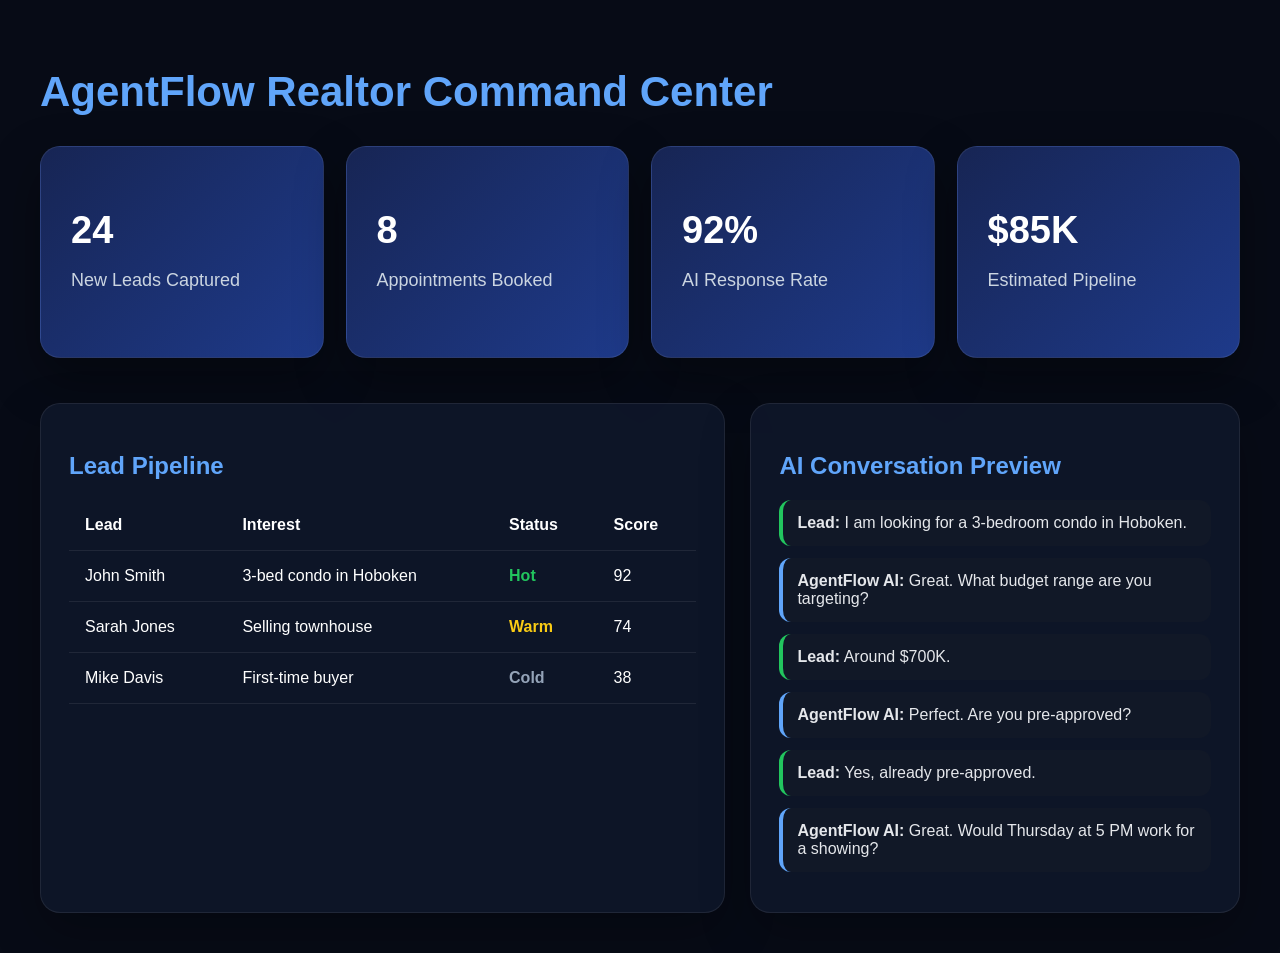
==== landing-page/dashboard.html @ db69541e "Build AgentFlow landing page and lead capture" ====
<!DOCTYPE html>
<html lang="en">
<head>
  <meta charset="UTF-8">
  <meta name="viewport" content="width=device-width, initial-scale=1.0">
  <title>AgentFlow Dashboard</title>
  <style>
    body {
      margin: 0;
      background: #070b16;
      color: white;
      font-family: Arial, sans-serif;
      padding: 40px;
    }

    h1 {
      color: #60a5fa;
      font-size: 42px;
      margin-bottom: 30px;
    }

    .cards {
      display: grid;
      grid-template-columns: repeat(4, 1fr);
      gap: 22px;
      margin-bottom: 45px;
    }

    .card {
      background: linear-gradient(135deg, #172554, #1e3a8a);
      padding: 30px;
      border-radius: 20px;
      min-height: 150px;
      box-shadow: 0 20px 50px rgba(0,0,0,0.35);
      border: 1px solid rgba(255,255,255,0.08);
    }

    .card h2 {
      font-size: 38px;
      margin-bottom: 10px;
    }

    .card p {
      color: #cbd5e1;
      font-size: 18px;
    }

    .dashboard-grid {
      display: grid;
      grid-template-columns: 1.4fr 1fr;
      gap: 25px;
    }

    .panel {
      background: rgba(15,23,42,0.9);
      border: 1px solid rgba(255,255,255,0.08);
      border-radius: 20px;
      padding: 28px;
      box-shadow: 0 20px 50px rgba(0,0,0,0.25);
    }

    .table-wrap {
      max-width: 100%;
      overflow-x: auto;
    }

    .panel h2 {
      color: #60a5fa;
      margin-bottom: 20px;
    }

    table {
      width: 100%;
      min-width: 560px;
      border-collapse: collapse;
    }

    th, td {
      padding: 16px;
      border-bottom: 1px solid rgba(255,255,255,0.08);
      text-align: left;
    }

    .hot {
      color: #22c55e;
      font-weight: bold;
    }

    .warm {
      color: #facc15;
      font-weight: bold;
    }

    .cold {
      color: #94a3b8;
      font-weight: bold;
    }

    .message {
      background: #111827;
      padding: 14px;
      border-radius: 12px;
      margin-bottom: 12px;
      color: #e5e7eb;
    }

    .ai {
      border-left: 4px solid #60a5fa;
    }

    .lead {
      border-left: 4px solid #22c55e;
    }

    @media(max-width: 900px) {
      .cards,
      .dashboard-grid {
        grid-template-columns: 1fr;
      }

      body {
        padding: 24px;
      }
    }

    @media(max-width: 520px) {
      body {
        padding: 18px;
      }

      h1 {
        font-size: 32px;
      }

      .card,
      .panel {
        padding: 20px;
      }

      th, td {
        padding: 12px;
      }
    }
  </style>
</head>

<body>

  <h1>AgentFlow Realtor Command Center</h1>

  <div class="cards">
    <div class="card">
      <h2>24</h2>
      <p>New Leads Captured</p>
    </div>

    <div class="card">
      <h2>8</h2>
      <p>Appointments Booked</p>
    </div>

    <div class="card">
      <h2>92%</h2>
      <p>AI Response Rate</p>
    </div>

    <div class="card">
      <h2>$85K</h2>
      <p>Estimated Pipeline</p>
    </div>
  </div>

  <div class="dashboard-grid">

    <div class="panel">
      <h2>Lead Pipeline</h2>

      <div class="table-wrap">
        <table>
          <tr>
            <th>Lead</th>
            <th>Interest</th>
            <th>Status</th>
            <th>Score</th>
          </tr>

          <tr>
            <td>John Smith</td>
            <td>3-bed condo in Hoboken</td>
            <td class="hot">Hot</td>
            <td>92</td>
          </tr>

          <tr>
            <td>Sarah Jones</td>
            <td>Selling townhouse</td>
            <td class="warm">Warm</td>
            <td>74</td>
          </tr>

          <tr>
            <td>Mike Davis</td>
            <td>First-time buyer</td>
            <td class="cold">Cold</td>
            <td>38</td>
          </tr>
        </table>
      </div>
    </div>

    <div class="panel">
      <h2>AI Conversation Preview</h2>

      <div class="message lead">
        <strong>Lead:</strong> I am looking for a 3-bedroom condo in Hoboken.
      </div>

      <div class="message ai">
        <strong>AgentFlow AI:</strong> Great. What budget range are you targeting?
      </div>

      <div class="message lead">
        <strong>Lead:</strong> Around $700K.
      </div>

      <div class="message ai">
        <strong>AgentFlow AI:</strong> Perfect. Are you pre-approved?
      </div>

      <div class="message lead">
        <strong>Lead:</strong> Yes, already pre-approved.
      </div>

      <div class="message ai">
        <strong>AgentFlow AI:</strong> Great. Would Thursday at 5 PM work for a showing?
      </div>
    </div>

  </div>

</body>
</html>
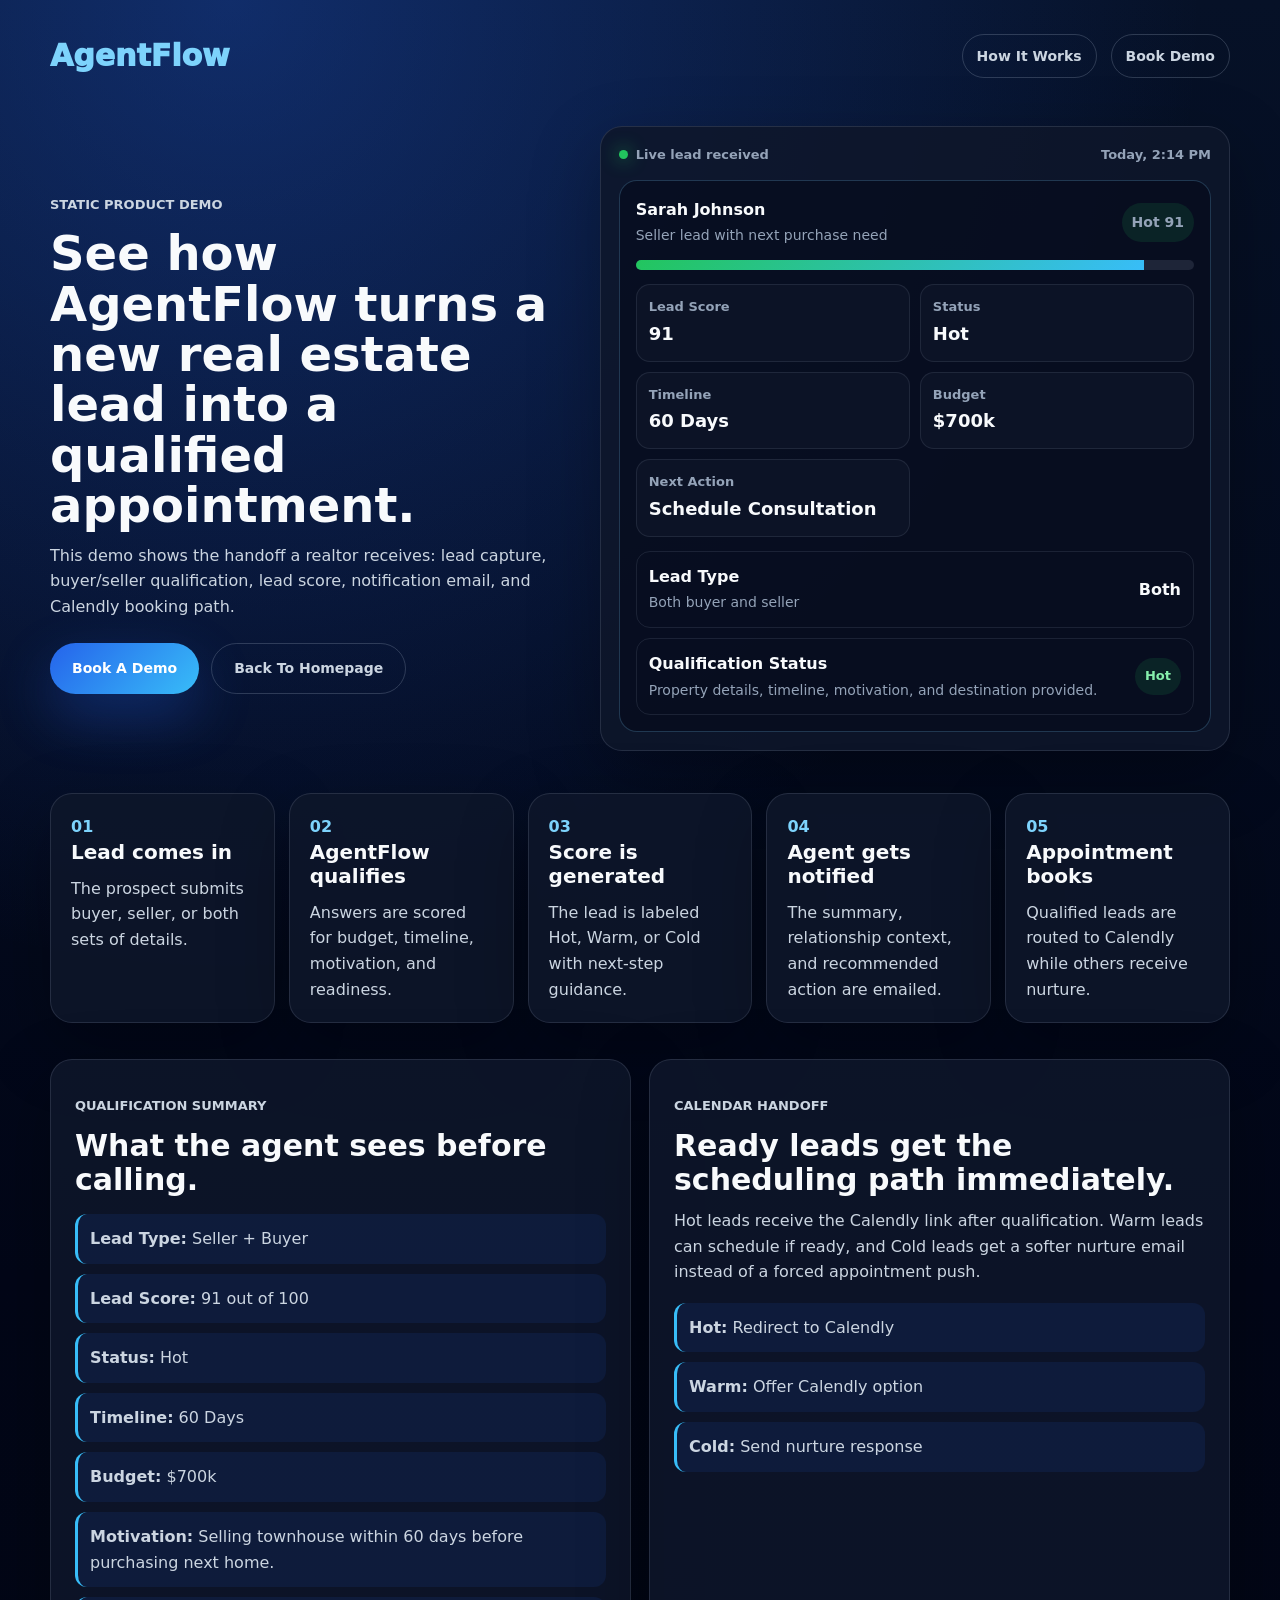
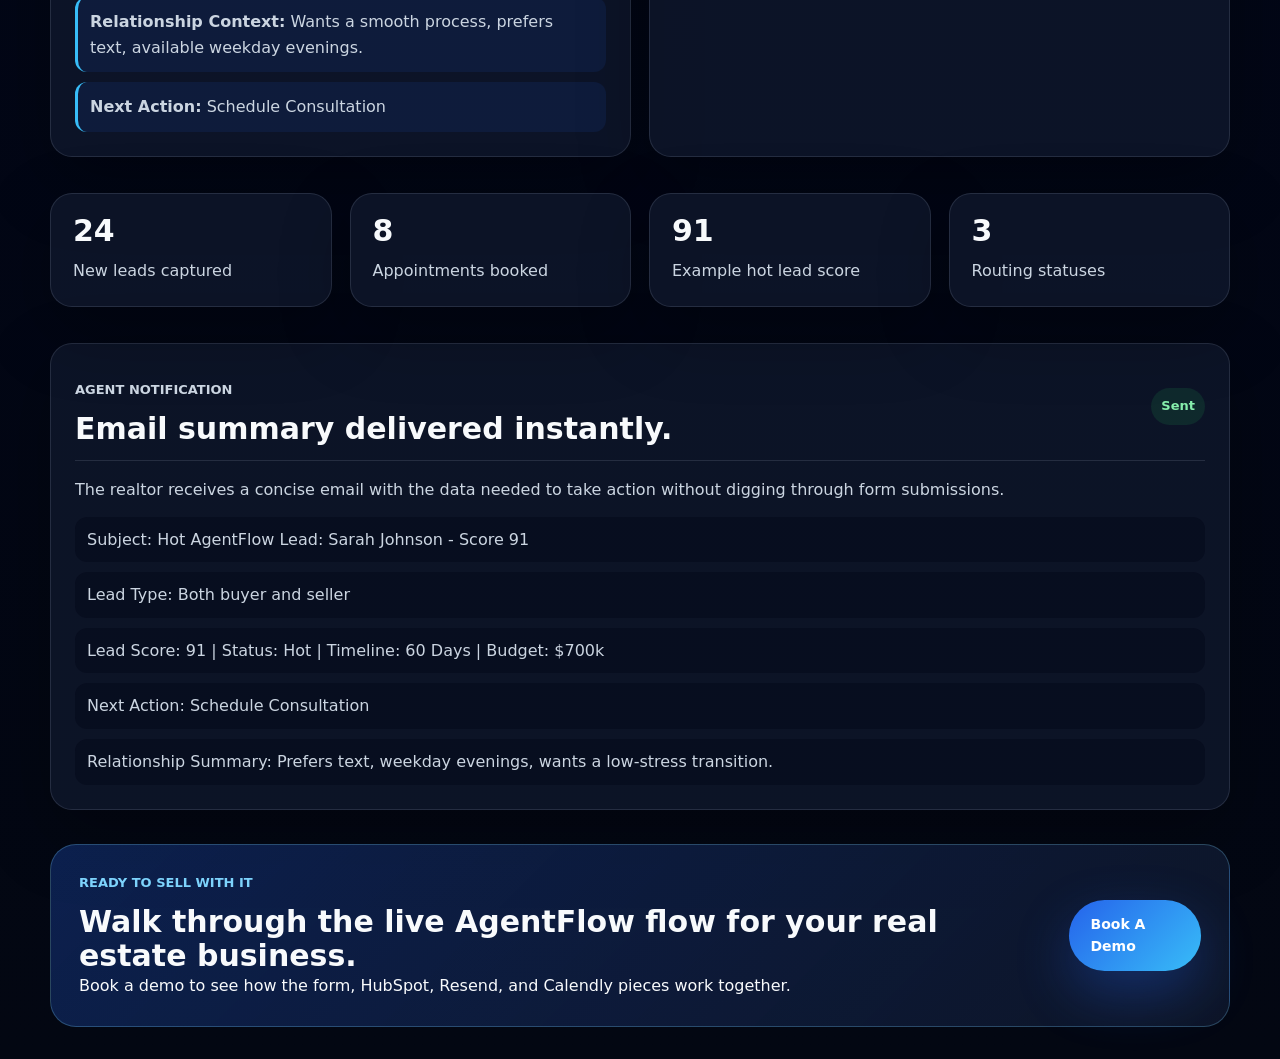
==== commit c2116035: "Polish AgentFlow sales site and product demo" ====
--- a/landing-page/dashboard.html
+++ b/landing-page/dashboard.html
@@ -3,240 +3,603 @@
 <head>
   <meta charset="UTF-8">
   <meta name="viewport" content="width=device-width, initial-scale=1.0">
-  <title>AgentFlow Dashboard</title>
+  <title>AgentFlow Product Demo</title>
   <style>
+    :root {
+      --bg: #020617;
+      --panel: rgba(15, 23, 42, 0.86);
+      --line: rgba(148, 163, 184, 0.18);
+      --text: #f8fafc;
+      --muted: #cbd5e1;
+      --soft: #94a3b8;
+      --blue: #2563eb;
+      --cyan: #38bdf8;
+      --green: #22c55e;
+      --yellow: #facc15;
+      --max: 1180px;
+    }
+
+    * {
+      box-sizing: border-box;
+      margin: 0;
+      padding: 0;
+    }
+
     body {
-      margin: 0;
-      background: #070b16;
+      min-height: 100vh;
+      background:
+        radial-gradient(circle at 18% 0%, rgba(37, 99, 235, 0.34), transparent 34%),
+        linear-gradient(180deg, #061127 0%, var(--bg) 48%, #030712 100%);
+      color: var(--text);
+      font-family: Inter, ui-sans-serif, system-ui, -apple-system, BlinkMacSystemFont, "Segoe UI", Arial, sans-serif;
+      line-height: 1.6;
+      padding: 32px;
+    }
+
+    a {
+      color: inherit;
+    }
+
+    .page {
+      width: min(var(--max), 100%);
+      margin: 0 auto;
+    }
+
+    .topbar {
+      display: flex;
+      align-items: center;
+      justify-content: space-between;
+      gap: 18px;
+      margin-bottom: 46px;
+    }
+
+    .logo {
+      color: #7dd3fc;
+      font-size: 30px;
+      font-weight: 950;
+      text-decoration: none;
+    }
+
+    .topbar nav {
+      display: flex;
+      flex-wrap: wrap;
+      gap: 14px;
+    }
+
+    .topbar a:not(.logo),
+    .btn {
+      border: 1px solid rgba(148, 163, 184, 0.28);
+      border-radius: 999px;
+      color: var(--muted);
+      font-size: 14px;
+      font-weight: 800;
+      padding: 10px 14px;
+      text-decoration: none;
+    }
+
+    .btn {
+      display: inline-flex;
+      align-items: center;
+      justify-content: center;
+      min-height: 50px;
+      padding: 13px 22px;
+    }
+
+    .btn-primary {
+      border: none;
+      background: linear-gradient(135deg, var(--blue), var(--cyan));
       color: white;
-      font-family: Arial, sans-serif;
-      padding: 40px;
+      box-shadow: 0 22px 55px rgba(37, 99, 235, 0.32);
+    }
+
+    .hero {
+      display: grid;
+      grid-template-columns: 0.9fr 1.1fr;
+      gap: 34px;
+      align-items: center;
+      margin-bottom: 42px;
+    }
+
+    .eyebrow {
+      color: #7dd3fc;
+      font-size: 13px;
+      font-weight: 900;
+      margin-bottom: 12px;
+      text-transform: uppercase;
     }
 
     h1 {
-      color: #60a5fa;
-      font-size: 42px;
-      margin-bottom: 30px;
+      font-size: 48px;
+      line-height: 1.05;
+      max-width: 620px;
+    }
+
+    h2 {
+      font-size: 30px;
+      line-height: 1.12;
+    }
+
+    h3 {
+      font-size: 20px;
+      line-height: 1.2;
+    }
+
+    .hero p,
+    .panel p,
+    .step p,
+    .card p,
+    .notification p {
+      color: var(--muted);
+      margin-top: 12px;
+    }
+
+    .hero-actions {
+      display: flex;
+      flex-wrap: wrap;
+      gap: 12px;
+      margin-top: 24px;
+    }
+
+    .demo-console,
+    .panel,
+    .step,
+    .card,
+    .notification {
+      border: 1px solid var(--line);
+      background: var(--panel);
+      border-radius: 22px;
+      box-shadow: 0 24px 70px rgba(0, 0, 0, 0.28);
+    }
+
+    .demo-console {
+      padding: 18px;
+    }
+
+    .console-header,
+    .lead-row,
+    .score-line,
+    .notification-header {
+      display: flex;
+      align-items: center;
+      justify-content: space-between;
+      gap: 14px;
+    }
+
+    .console-header {
+      color: var(--soft);
+      font-size: 13px;
+      font-weight: 800;
+      margin-bottom: 14px;
+    }
+
+    .status-dot {
+      display: inline-block;
+      width: 9px;
+      height: 9px;
+      border-radius: 999px;
+      background: var(--green);
+      box-shadow: 0 0 18px rgba(34, 197, 94, 0.9);
+      margin-right: 8px;
+    }
+
+    .lead-card {
+      border: 1px solid rgba(125, 211, 252, 0.22);
+      border-radius: 18px;
+      background: rgba(2, 6, 23, 0.5);
+      padding: 16px;
+    }
+
+    .lead-row {
+      margin-bottom: 12px;
+    }
+
+    .lead-row strong,
+    .score-line strong {
+      display: block;
+    }
+
+    .lead-row span,
+    .score-line span {
+      color: var(--soft);
+      font-size: 14px;
+    }
+
+    .badge {
+      border-radius: 999px;
+      background: rgba(34, 197, 94, 0.12);
+      color: #86efac;
+      font-size: 13px;
+      font-weight: 900;
+      padding: 8px 10px;
+      white-space: nowrap;
+    }
+
+    .score-box {
+      display: grid;
+      gap: 10px;
+      margin-top: 14px;
+    }
+
+    .proof-grid {
+      display: grid;
+      grid-template-columns: repeat(2, 1fr);
+      gap: 10px;
+      margin-top: 14px;
+    }
+
+    .proof-item {
+      border: 1px solid rgba(148, 163, 184, 0.14);
+      border-radius: 14px;
+      background: rgba(15, 23, 42, 0.68);
+      padding: 12px;
+    }
+
+    .proof-item span {
+      color: var(--soft);
+      display: block;
+      font-size: 13px;
+      font-weight: 800;
+      margin-bottom: 2px;
+    }
+
+    .proof-item strong {
+      display: block;
+      font-size: 18px;
+    }
+
+    .score-line {
+      border: 1px solid rgba(148, 163, 184, 0.14);
+      border-radius: 14px;
+      padding: 12px;
+    }
+
+    .bar {
+      height: 10px;
+      border-radius: 999px;
+      background: rgba(148, 163, 184, 0.16);
+      overflow: hidden;
+    }
+
+    .bar span {
+      display: block;
+      width: 91%;
+      height: 100%;
+      background: linear-gradient(135deg, var(--green), var(--cyan));
+    }
+
+    .workflow {
+      display: grid;
+      grid-template-columns: repeat(5, 1fr);
+      gap: 14px;
+      margin: 36px 0;
+    }
+
+    .step {
+      padding: 20px;
+    }
+
+    .step span {
+      color: #7dd3fc;
+      font-weight: 900;
+    }
+
+    .demo-grid {
+      display: grid;
+      grid-template-columns: 1fr 1fr;
+      gap: 18px;
+      margin-bottom: 36px;
+    }
+
+    .panel,
+    .notification {
+      padding: 24px;
+    }
+
+    .summary-list {
+      display: grid;
+      gap: 10px;
+      margin-top: 18px;
+    }
+
+    .summary-list div {
+      border-left: 3px solid var(--cyan);
+      background: rgba(37, 99, 235, 0.1);
+      border-radius: 12px;
+      color: var(--muted);
+      padding: 12px;
     }
 
     .cards {
       display: grid;
       grid-template-columns: repeat(4, 1fr);
-      gap: 22px;
-      margin-bottom: 45px;
+      gap: 18px;
+      margin-bottom: 36px;
     }
 
     .card {
-      background: linear-gradient(135deg, #172554, #1e3a8a);
-      padding: 30px;
-      border-radius: 20px;
-      min-height: 150px;
-      box-shadow: 0 20px 50px rgba(0,0,0,0.35);
-      border: 1px solid rgba(255,255,255,0.08);
-    }
-
-    .card h2 {
-      font-size: 38px;
-      margin-bottom: 10px;
-    }
-
-    .card p {
-      color: #cbd5e1;
-      font-size: 18px;
-    }
-
-    .dashboard-grid {
-      display: grid;
-      grid-template-columns: 1.4fr 1fr;
-      gap: 25px;
-    }
-
-    .panel {
-      background: rgba(15,23,42,0.9);
-      border: 1px solid rgba(255,255,255,0.08);
-      border-radius: 20px;
+      padding: 22px;
+    }
+
+    .card strong {
+      display: block;
+      font-size: 30px;
+      line-height: 1;
+    }
+
+    .notification {
+      margin-bottom: 34px;
+    }
+
+    .notification-header {
+      border-bottom: 1px solid var(--line);
+      margin-bottom: 16px;
+      padding-bottom: 14px;
+    }
+
+    .email-lines {
+      display: grid;
+      gap: 10px;
+      color: var(--muted);
+      margin-top: 14px;
+    }
+
+    .email-lines span {
+      border-radius: 12px;
+      background: rgba(2, 6, 23, 0.42);
+      padding: 10px 12px;
+    }
+
+    .cta {
+      display: flex;
+      align-items: center;
+      justify-content: space-between;
+      gap: 24px;
+      border: 1px solid rgba(125, 211, 252, 0.26);
+      border-radius: 26px;
+      background: linear-gradient(135deg, rgba(37, 99, 235, 0.28), rgba(15, 23, 42, 0.88));
       padding: 28px;
-      box-shadow: 0 20px 50px rgba(0,0,0,0.25);
-    }
-
-    .table-wrap {
-      max-width: 100%;
-      overflow-x: auto;
-    }
-
-    .panel h2 {
-      color: #60a5fa;
-      margin-bottom: 20px;
-    }
-
-    table {
-      width: 100%;
-      min-width: 560px;
-      border-collapse: collapse;
-    }
-
-    th, td {
-      padding: 16px;
-      border-bottom: 1px solid rgba(255,255,255,0.08);
-      text-align: left;
-    }
-
-    .hot {
-      color: #22c55e;
-      font-weight: bold;
-    }
-
-    .warm {
-      color: #facc15;
-      font-weight: bold;
-    }
-
-    .cold {
-      color: #94a3b8;
-      font-weight: bold;
-    }
-
-    .message {
-      background: #111827;
-      padding: 14px;
-      border-radius: 12px;
-      margin-bottom: 12px;
-      color: #e5e7eb;
-    }
-
-    .ai {
-      border-left: 4px solid #60a5fa;
-    }
-
-    .lead {
-      border-left: 4px solid #22c55e;
-    }
-
-    @media(max-width: 900px) {
-      .cards,
-      .dashboard-grid {
+    }
+
+    @media (max-width: 980px) {
+      .hero,
+      .demo-grid,
+      .cta {
         grid-template-columns: 1fr;
       }
 
+      .hero {
+        display: block;
+      }
+
+      .demo-console {
+        margin-top: 26px;
+      }
+
+      .workflow,
+      .cards {
+        grid-template-columns: repeat(2, 1fr);
+      }
+
+      .cta {
+        align-items: flex-start;
+        flex-direction: column;
+      }
+    }
+
+    @media (max-width: 620px) {
       body {
-        padding: 24px;
-      }
-    }
-
-    @media(max-width: 520px) {
-      body {
-        padding: 18px;
+        padding: 20px;
+      }
+
+      .topbar,
+      .lead-row,
+      .score-line,
+      .notification-header {
+        align-items: flex-start;
+        flex-direction: column;
       }
 
       h1 {
-        font-size: 32px;
-      }
-
-      .card,
-      .panel {
-        padding: 20px;
-      }
-
-      th, td {
-        padding: 12px;
+        font-size: 36px;
+      }
+
+      .workflow,
+      .cards {
+        grid-template-columns: 1fr;
+      }
+
+      .proof-grid {
+        grid-template-columns: 1fr;
+      }
+
+      .btn,
+      .cta .btn {
+        width: 100%;
       }
     }
   </style>
 </head>
 
 <body>
-
-  <h1>AgentFlow Realtor Command Center</h1>
-
-  <div class="cards">
-    <div class="card">
-      <h2>24</h2>
-      <p>New Leads Captured</p>
-    </div>
-
-    <div class="card">
-      <h2>8</h2>
-      <p>Appointments Booked</p>
-    </div>
-
-    <div class="card">
-      <h2>92%</h2>
-      <p>AI Response Rate</p>
-    </div>
-
-    <div class="card">
-      <h2>$85K</h2>
-      <p>Estimated Pipeline</p>
-    </div>
+  <div class="page">
+    <header class="topbar">
+      <a class="logo" href="index.html">AgentFlow</a>
+      <nav>
+        <a href="index.html#how-it-works">How It Works</a>
+        <a href="index.html#contact">Book Demo</a>
+      </nav>
+    </header>
+
+    <main>
+      <section class="hero">
+        <div>
+          <p class="eyebrow">Static product demo</p>
+          <h1>See how AgentFlow turns a new real estate lead into a qualified appointment.</h1>
+          <p>This demo shows the handoff a realtor receives: lead capture, buyer/seller qualification, lead score, notification email, and Calendly booking path.</p>
+          <div class="hero-actions">
+            <a class="btn btn-primary" href="index.html#contact">Book A Demo</a>
+            <a class="btn" href="index.html">Back To Homepage</a>
+          </div>
+        </div>
+
+        <div class="demo-console" aria-label="AgentFlow lead qualification preview">
+          <div class="console-header">
+            <div><span class="status-dot"></span>Live lead received</div>
+            <span>Today, 2:14 PM</span>
+          </div>
+          <div class="lead-card">
+            <div class="lead-row">
+              <div>
+                <strong>Sarah Johnson</strong>
+                <span>Seller lead with next purchase need</span>
+              </div>
+              <span class="badge">Hot 91</span>
+            </div>
+            <div class="bar"><span></span></div>
+            <div class="proof-grid" aria-label="Lead proof details">
+              <div class="proof-item">
+                <span>Lead Score</span>
+                <strong>91</strong>
+              </div>
+              <div class="proof-item">
+                <span>Status</span>
+                <strong>Hot</strong>
+              </div>
+              <div class="proof-item">
+                <span>Timeline</span>
+                <strong>60 Days</strong>
+              </div>
+              <div class="proof-item">
+                <span>Budget</span>
+                <strong>$700k</strong>
+              </div>
+              <div class="proof-item">
+                <span>Next Action</span>
+                <strong>Schedule Consultation</strong>
+              </div>
+            </div>
+            <div class="score-box">
+              <div class="score-line">
+                <div>
+                  <strong>Lead Type</strong>
+                  <span>Both buyer and seller</span>
+                </div>
+                <strong>Both</strong>
+              </div>
+              <div class="score-line">
+                <div>
+                  <strong>Qualification Status</strong>
+                  <span>Property details, timeline, motivation, and destination provided.</span>
+                </div>
+                <strong class="badge">Hot</strong>
+              </div>
+            </div>
+          </div>
+        </div>
+      </section>
+
+      <section class="workflow" aria-label="AgentFlow workflow">
+        <div class="step">
+          <span>01</span>
+          <h3>Lead comes in</h3>
+          <p>The prospect submits buyer, seller, or both sets of details.</p>
+        </div>
+        <div class="step">
+          <span>02</span>
+          <h3>AgentFlow qualifies</h3>
+          <p>Answers are scored for budget, timeline, motivation, and readiness.</p>
+        </div>
+        <div class="step">
+          <span>03</span>
+          <h3>Score is generated</h3>
+          <p>The lead is labeled Hot, Warm, or Cold with next-step guidance.</p>
+        </div>
+        <div class="step">
+          <span>04</span>
+          <h3>Agent gets notified</h3>
+          <p>The summary, relationship context, and recommended action are emailed.</p>
+        </div>
+        <div class="step">
+          <span>05</span>
+          <h3>Appointment books</h3>
+          <p>Qualified leads are routed to Calendly while others receive nurture.</p>
+        </div>
+      </section>
+
+      <section class="demo-grid">
+        <div class="panel">
+          <p class="eyebrow">Qualification summary</p>
+          <h2>What the agent sees before calling.</h2>
+          <div class="summary-list">
+            <div><strong>Lead Type:</strong> Seller + Buyer</div>
+            <div><strong>Lead Score:</strong> 91 out of 100</div>
+            <div><strong>Status:</strong> Hot</div>
+            <div><strong>Timeline:</strong> 60 Days</div>
+            <div><strong>Budget:</strong> $700k</div>
+            <div><strong>Motivation:</strong> Selling townhouse within 60 days before purchasing next home.</div>
+            <div><strong>Relationship Context:</strong> Wants a smooth process, prefers text, available weekday evenings.</div>
+            <div><strong>Next Action:</strong> Schedule Consultation</div>
+          </div>
+        </div>
+
+        <div class="panel">
+          <p class="eyebrow">Calendar handoff</p>
+          <h2>Ready leads get the scheduling path immediately.</h2>
+          <p>Hot leads receive the Calendly link after qualification. Warm leads can schedule if ready, and Cold leads get a softer nurture email instead of a forced appointment push.</p>
+          <div class="summary-list">
+            <div><strong>Hot:</strong> Redirect to Calendly</div>
+            <div><strong>Warm:</strong> Offer Calendly option</div>
+            <div><strong>Cold:</strong> Send nurture response</div>
+          </div>
+        </div>
+      </section>
+
+      <section class="cards" aria-label="AgentFlow demo metrics">
+        <div class="card">
+          <strong>24</strong>
+          <p>New leads captured</p>
+        </div>
+        <div class="card">
+          <strong>8</strong>
+          <p>Appointments booked</p>
+        </div>
+        <div class="card">
+          <strong>91</strong>
+          <p>Example hot lead score</p>
+        </div>
+        <div class="card">
+          <strong>3</strong>
+          <p>Routing statuses</p>
+        </div>
+      </section>
+
+      <section class="notification">
+        <div class="notification-header">
+          <div>
+            <p class="eyebrow">Agent notification</p>
+            <h2>Email summary delivered instantly.</h2>
+          </div>
+          <span class="badge">Sent</span>
+        </div>
+        <p>The realtor receives a concise email with the data needed to take action without digging through form submissions.</p>
+        <div class="email-lines">
+          <span>Subject: Hot AgentFlow Lead: Sarah Johnson - Score 91</span>
+          <span>Lead Type: Both buyer and seller</span>
+          <span>Lead Score: 91 | Status: Hot | Timeline: 60 Days | Budget: $700k</span>
+          <span>Next Action: Schedule Consultation</span>
+          <span>Relationship Summary: Prefers text, weekday evenings, wants a low-stress transition.</span>
+        </div>
+      </section>
+
+      <section class="cta">
+        <div>
+          <p class="eyebrow">Ready to sell with it</p>
+          <h2>Walk through the live AgentFlow flow for your real estate business.</h2>
+          <p>Book a demo to see how the form, HubSpot, Resend, and Calendly pieces work together.</p>
+        </div>
+        <a class="btn btn-primary" href="index.html#contact">Book A Demo</a>
+      </section>
+    </main>
   </div>
-
-  <div class="dashboard-grid">
-
-    <div class="panel">
-      <h2>Lead Pipeline</h2>
-
-      <div class="table-wrap">
-        <table>
-          <tr>
-            <th>Lead</th>
-            <th>Interest</th>
-            <th>Status</th>
-            <th>Score</th>
-          </tr>
-
-          <tr>
-            <td>John Smith</td>
-            <td>3-bed condo in Hoboken</td>
-            <td class="hot">Hot</td>
-            <td>92</td>
-          </tr>
-
-          <tr>
-            <td>Sarah Jones</td>
-            <td>Selling townhouse</td>
-            <td class="warm">Warm</td>
-            <td>74</td>
-          </tr>
-
-          <tr>
-            <td>Mike Davis</td>
-            <td>First-time buyer</td>
-            <td class="cold">Cold</td>
-            <td>38</td>
-          </tr>
-        </table>
-      </div>
-    </div>
-
-    <div class="panel">
-      <h2>AI Conversation Preview</h2>
-
-      <div class="message lead">
-        <strong>Lead:</strong> I am looking for a 3-bedroom condo in Hoboken.
-      </div>
-
-      <div class="message ai">
-        <strong>AgentFlow AI:</strong> Great. What budget range are you targeting?
-      </div>
-
-      <div class="message lead">
-        <strong>Lead:</strong> Around $700K.
-      </div>
-
-      <div class="message ai">
-        <strong>AgentFlow AI:</strong> Perfect. Are you pre-approved?
-      </div>
-
-      <div class="message lead">
-        <strong>Lead:</strong> Yes, already pre-approved.
-      </div>
-
-      <div class="message ai">
-        <strong>AgentFlow AI:</strong> Great. Would Thursday at 5 PM work for a showing?
-      </div>
-    </div>
-
-  </div>
-
 </body>
 </html>
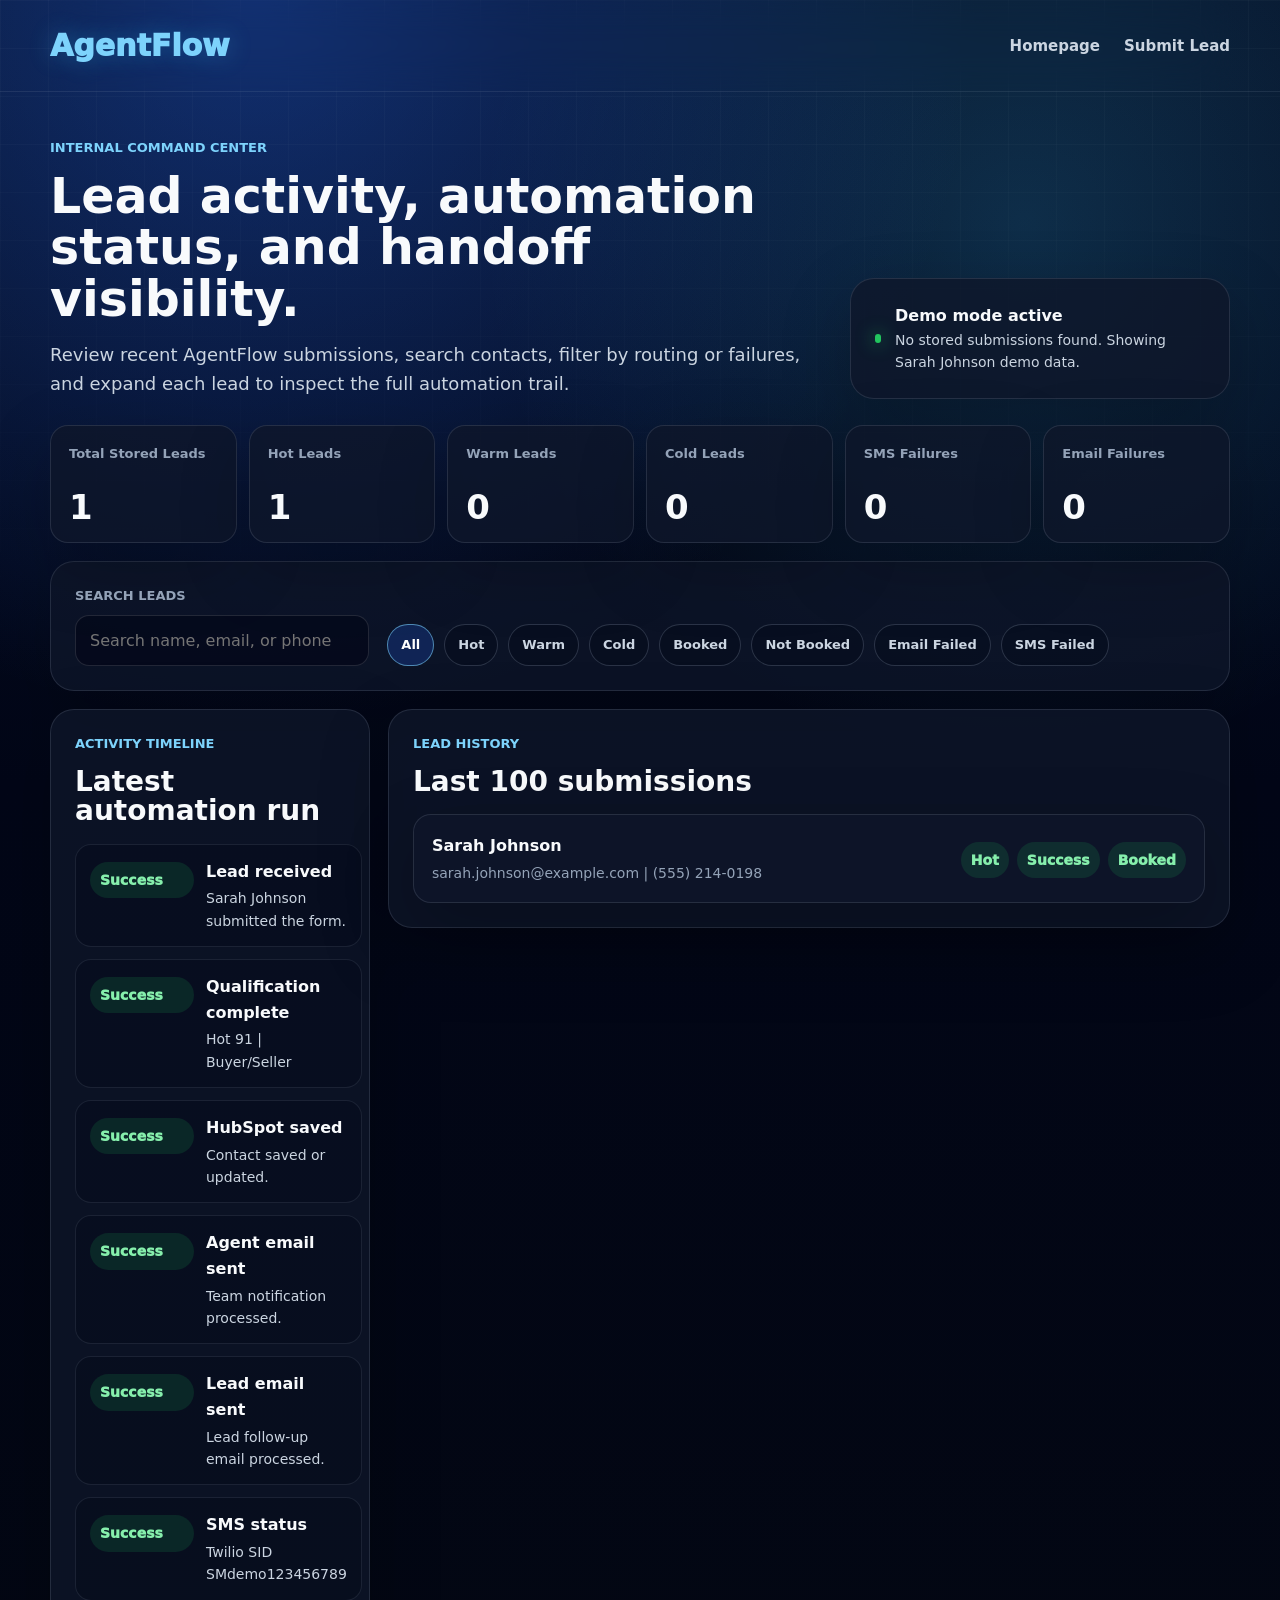
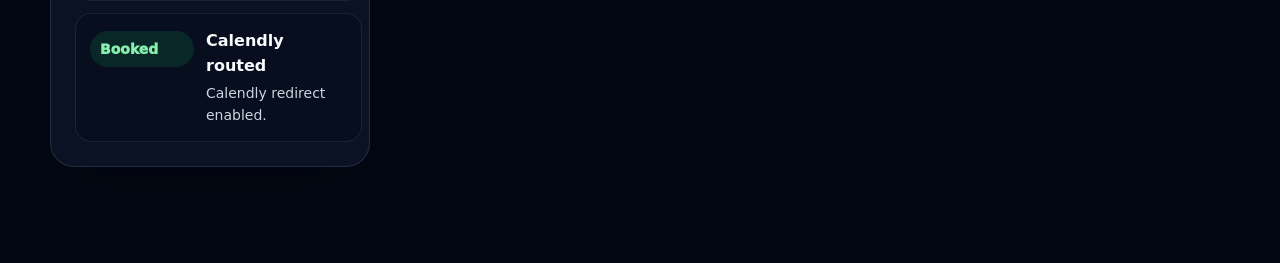
==== commit ad7aa294: "Stage 5.3 - Build AgentFlow Command Center" ====
--- a/landing-page/dashboard.html
+++ b/landing-page/dashboard.html
@@ -3,603 +3,337 @@
 <head>
   <meta charset="UTF-8">
   <meta name="viewport" content="width=device-width, initial-scale=1.0">
-  <title>AgentFlow Product Demo</title>
-  <style>
-    :root {
-      --bg: #020617;
-      --panel: rgba(15, 23, 42, 0.86);
-      --line: rgba(148, 163, 184, 0.18);
-      --text: #f8fafc;
-      --muted: #cbd5e1;
-      --soft: #94a3b8;
-      --blue: #2563eb;
-      --cyan: #38bdf8;
-      --green: #22c55e;
-      --yellow: #facc15;
-      --max: 1180px;
-    }
-
-    * {
-      box-sizing: border-box;
-      margin: 0;
-      padding: 0;
-    }
-
-    body {
-      min-height: 100vh;
-      background:
-        radial-gradient(circle at 18% 0%, rgba(37, 99, 235, 0.34), transparent 34%),
-        linear-gradient(180deg, #061127 0%, var(--bg) 48%, #030712 100%);
-      color: var(--text);
-      font-family: Inter, ui-sans-serif, system-ui, -apple-system, BlinkMacSystemFont, "Segoe UI", Arial, sans-serif;
-      line-height: 1.6;
-      padding: 32px;
-    }
-
-    a {
-      color: inherit;
-    }
-
-    .page {
-      width: min(var(--max), 100%);
-      margin: 0 auto;
-    }
-
-    .topbar {
-      display: flex;
-      align-items: center;
-      justify-content: space-between;
-      gap: 18px;
-      margin-bottom: 46px;
-    }
-
-    .logo {
-      color: #7dd3fc;
-      font-size: 30px;
-      font-weight: 950;
-      text-decoration: none;
-    }
-
-    .topbar nav {
-      display: flex;
-      flex-wrap: wrap;
-      gap: 14px;
-    }
-
-    .topbar a:not(.logo),
-    .btn {
-      border: 1px solid rgba(148, 163, 184, 0.28);
-      border-radius: 999px;
-      color: var(--muted);
-      font-size: 14px;
-      font-weight: 800;
-      padding: 10px 14px;
-      text-decoration: none;
-    }
-
-    .btn {
-      display: inline-flex;
-      align-items: center;
-      justify-content: center;
-      min-height: 50px;
-      padding: 13px 22px;
-    }
-
-    .btn-primary {
-      border: none;
-      background: linear-gradient(135deg, var(--blue), var(--cyan));
-      color: white;
-      box-shadow: 0 22px 55px rgba(37, 99, 235, 0.32);
-    }
-
-    .hero {
-      display: grid;
-      grid-template-columns: 0.9fr 1.1fr;
-      gap: 34px;
-      align-items: center;
-      margin-bottom: 42px;
-    }
-
-    .eyebrow {
-      color: #7dd3fc;
-      font-size: 13px;
-      font-weight: 900;
-      margin-bottom: 12px;
-      text-transform: uppercase;
-    }
-
-    h1 {
-      font-size: 48px;
-      line-height: 1.05;
-      max-width: 620px;
-    }
-
-    h2 {
-      font-size: 30px;
-      line-height: 1.12;
-    }
-
-    h3 {
-      font-size: 20px;
-      line-height: 1.2;
-    }
-
-    .hero p,
-    .panel p,
-    .step p,
-    .card p,
-    .notification p {
-      color: var(--muted);
-      margin-top: 12px;
-    }
-
-    .hero-actions {
-      display: flex;
-      flex-wrap: wrap;
-      gap: 12px;
-      margin-top: 24px;
-    }
-
-    .demo-console,
-    .panel,
-    .step,
-    .card,
-    .notification {
-      border: 1px solid var(--line);
-      background: var(--panel);
-      border-radius: 22px;
-      box-shadow: 0 24px 70px rgba(0, 0, 0, 0.28);
-    }
-
-    .demo-console {
-      padding: 18px;
-    }
-
-    .console-header,
-    .lead-row,
-    .score-line,
-    .notification-header {
-      display: flex;
-      align-items: center;
-      justify-content: space-between;
-      gap: 14px;
-    }
-
-    .console-header {
-      color: var(--soft);
-      font-size: 13px;
-      font-weight: 800;
-      margin-bottom: 14px;
-    }
-
-    .status-dot {
-      display: inline-block;
-      width: 9px;
-      height: 9px;
-      border-radius: 999px;
-      background: var(--green);
-      box-shadow: 0 0 18px rgba(34, 197, 94, 0.9);
-      margin-right: 8px;
-    }
-
-    .lead-card {
-      border: 1px solid rgba(125, 211, 252, 0.22);
-      border-radius: 18px;
-      background: rgba(2, 6, 23, 0.5);
-      padding: 16px;
-    }
-
-    .lead-row {
-      margin-bottom: 12px;
-    }
-
-    .lead-row strong,
-    .score-line strong {
-      display: block;
-    }
-
-    .lead-row span,
-    .score-line span {
-      color: var(--soft);
-      font-size: 14px;
-    }
-
-    .badge {
-      border-radius: 999px;
-      background: rgba(34, 197, 94, 0.12);
-      color: #86efac;
-      font-size: 13px;
-      font-weight: 900;
-      padding: 8px 10px;
-      white-space: nowrap;
-    }
-
-    .score-box {
-      display: grid;
-      gap: 10px;
-      margin-top: 14px;
-    }
-
-    .proof-grid {
-      display: grid;
-      grid-template-columns: repeat(2, 1fr);
-      gap: 10px;
-      margin-top: 14px;
-    }
-
-    .proof-item {
-      border: 1px solid rgba(148, 163, 184, 0.14);
-      border-radius: 14px;
-      background: rgba(15, 23, 42, 0.68);
-      padding: 12px;
-    }
-
-    .proof-item span {
-      color: var(--soft);
-      display: block;
-      font-size: 13px;
-      font-weight: 800;
-      margin-bottom: 2px;
-    }
-
-    .proof-item strong {
-      display: block;
-      font-size: 18px;
-    }
-
-    .score-line {
-      border: 1px solid rgba(148, 163, 184, 0.14);
-      border-radius: 14px;
-      padding: 12px;
-    }
-
-    .bar {
-      height: 10px;
-      border-radius: 999px;
-      background: rgba(148, 163, 184, 0.16);
-      overflow: hidden;
-    }
-
-    .bar span {
-      display: block;
-      width: 91%;
-      height: 100%;
-      background: linear-gradient(135deg, var(--green), var(--cyan));
-    }
-
-    .workflow {
-      display: grid;
-      grid-template-columns: repeat(5, 1fr);
-      gap: 14px;
-      margin: 36px 0;
-    }
-
-    .step {
-      padding: 20px;
-    }
-
-    .step span {
-      color: #7dd3fc;
-      font-weight: 900;
-    }
-
-    .demo-grid {
-      display: grid;
-      grid-template-columns: 1fr 1fr;
-      gap: 18px;
-      margin-bottom: 36px;
-    }
-
-    .panel,
-    .notification {
-      padding: 24px;
-    }
-
-    .summary-list {
-      display: grid;
-      gap: 10px;
-      margin-top: 18px;
-    }
-
-    .summary-list div {
-      border-left: 3px solid var(--cyan);
-      background: rgba(37, 99, 235, 0.1);
-      border-radius: 12px;
-      color: var(--muted);
-      padding: 12px;
-    }
-
-    .cards {
-      display: grid;
-      grid-template-columns: repeat(4, 1fr);
-      gap: 18px;
-      margin-bottom: 36px;
-    }
-
-    .card {
-      padding: 22px;
-    }
-
-    .card strong {
-      display: block;
-      font-size: 30px;
-      line-height: 1;
-    }
-
-    .notification {
-      margin-bottom: 34px;
-    }
-
-    .notification-header {
-      border-bottom: 1px solid var(--line);
-      margin-bottom: 16px;
-      padding-bottom: 14px;
-    }
-
-    .email-lines {
-      display: grid;
-      gap: 10px;
-      color: var(--muted);
-      margin-top: 14px;
-    }
-
-    .email-lines span {
-      border-radius: 12px;
-      background: rgba(2, 6, 23, 0.42);
-      padding: 10px 12px;
-    }
-
-    .cta {
-      display: flex;
-      align-items: center;
-      justify-content: space-between;
-      gap: 24px;
-      border: 1px solid rgba(125, 211, 252, 0.26);
-      border-radius: 26px;
-      background: linear-gradient(135deg, rgba(37, 99, 235, 0.28), rgba(15, 23, 42, 0.88));
-      padding: 28px;
-    }
-
-    @media (max-width: 980px) {
-      .hero,
-      .demo-grid,
-      .cta {
-        grid-template-columns: 1fr;
+  <title>AgentFlow Command Center</title>
+  <link rel="stylesheet" href="styles.css">
+</head>
+
+<body class="command-center-page">
+  <nav>
+    <a class="logo" href="index.html">AgentFlow</a>
+    <div class="nav-links">
+      <a href="index.html">Homepage</a>
+      <a href="index.html#contact">Submit Lead</a>
+    </div>
+  </nav>
+
+  <main class="command-center">
+    <section class="command-hero">
+      <div>
+        <p class="eyebrow">Internal Command Center</p>
+        <h1>Lead activity, automation status, and handoff visibility.</h1>
+        <p>Review recent AgentFlow submissions, search contacts, filter by routing or failures, and expand each lead to inspect the full automation trail.</p>
+      </div>
+      <div class="command-panel command-mode">
+        <span class="status-dot"></span>
+        <div>
+          <strong id="mode-label">Loading activity</strong>
+          <span id="mode-copy">Checking browser activity history.</span>
+        </div>
+      </div>
+    </section>
+
+    <section class="command-stats" aria-label="Command Center overview stats">
+      <div class="command-stat">
+        <span>Total Stored Leads</span>
+        <strong id="stat-total">0</strong>
+      </div>
+      <div class="command-stat">
+        <span>Hot Leads</span>
+        <strong id="stat-hot">0</strong>
+      </div>
+      <div class="command-stat">
+        <span>Warm Leads</span>
+        <strong id="stat-warm">0</strong>
+      </div>
+      <div class="command-stat">
+        <span>Cold Leads</span>
+        <strong id="stat-cold">0</strong>
+      </div>
+      <div class="command-stat">
+        <span>SMS Failures</span>
+        <strong id="stat-sms-failures">0</strong>
+      </div>
+      <div class="command-stat">
+        <span>Email Failures</span>
+        <strong id="stat-email-failures">0</strong>
+      </div>
+    </section>
+
+    <section class="command-panel command-controls" aria-label="Lead history controls">
+      <label class="command-search">
+        <span>Search leads</span>
+        <input id="lead-search" type="search" placeholder="Search name, email, or phone">
+      </label>
+      <div class="command-filters" aria-label="Lead filters">
+        <button class="filter-button active" type="button" data-filter="All">All</button>
+        <button class="filter-button" type="button" data-filter="Hot">Hot</button>
+        <button class="filter-button" type="button" data-filter="Warm">Warm</button>
+        <button class="filter-button" type="button" data-filter="Cold">Cold</button>
+        <button class="filter-button" type="button" data-filter="Booked">Booked</button>
+        <button class="filter-button" type="button" data-filter="Not Booked">Not Booked</button>
+        <button class="filter-button" type="button" data-filter="Email Failed">Email Failed</button>
+        <button class="filter-button" type="button" data-filter="SMS Failed">SMS Failed</button>
+      </div>
+    </section>
+
+    <section class="command-grid">
+      <article class="command-panel">
+        <div class="section-intro compact">
+          <p class="eyebrow">Activity Timeline</p>
+          <h2>Latest automation run</h2>
+        </div>
+        <div id="activity-timeline" class="activity-timeline" aria-live="polite"></div>
+      </article>
+
+      <article class="command-panel">
+        <div class="section-intro compact">
+          <p class="eyebrow">Lead History</p>
+          <h2>Last 100 submissions</h2>
+        </div>
+        <div id="lead-history" class="lead-history" aria-live="polite"></div>
+      </article>
+    </section>
+  </main>
+
+  <script>
+    const ACTIVITY_STORAGE_KEY = "agentflowLeadActivity";
+
+    const demoRecords = [
+      {
+        id: "demo-sarah-johnson",
+        fullName: "Sarah Johnson",
+        email: "sarah.johnson@example.com",
+        phone: "(555) 214-0198",
+        leadType: "Buyer/Seller",
+        leadScore: 91,
+        qualificationStatus: "Hot",
+        submittedTimestamp: new Date().toISOString(),
+        capturedTimestamp: new Date().toISOString(),
+        hubspotStatus: "Success",
+        agentEmailStatus: "Success",
+        leadEmailStatus: "Success",
+        smsStatus: "Success",
+        calendlyRoutingStatus: "Booked",
+        warnings: [],
+        notificationWarning: "",
+        leadFollowUpWarning: "",
+        smsWarning: "",
+        twilioStatusCode: 201,
+        twilioErrorCode: "",
+        twilioErrorMessage: "",
+        twilioMessageSid: "SMdemo123456789",
+        shouldRedirectToCalendly: true,
+        showCalendlyOption: true,
+        calendlyUrl: "https://calendly.com/isaiah-royer/30min",
+        recommendedNextAction: "Schedule Consultation",
+        relationshipSummary: "Prefers text, weekday evenings, and wants a smooth transition from selling to buying.",
+        nurtureResponse: "Thanks for sharing your details. Scheduling a consultation is the best next step.",
+        budget: "$700k",
+        timeline: "60 days"
       }
-
-      .hero {
-        display: block;
+    ];
+
+    const state = {
+      records: [],
+      filter: "All",
+      query: "",
+      demoMode: false
+    };
+
+    const statusClass = (status) => {
+      const normalized = String(status || "Pending").toLowerCase();
+      if (normalized === "success" || normalized === "booked" || normalized === "sent" || normalized === "hot") return "success";
+      if (normalized === "failed" || normalized.includes("failed")) return "failed";
+      if (normalized === "triggered") return "triggered";
+      if (normalized === "warning" || normalized === "offered" || normalized === "warm") return "warning";
+      return "pending";
+    };
+
+    const escapeHtml = (value) => String(value || "")
+      .replace(/&/g, "&amp;")
+      .replace(/</g, "&lt;")
+      .replace(/>/g, "&gt;")
+      .replace(/"/g, "&quot;")
+      .replace(/'/g, "&#039;");
+
+    const formatDate = (value) => {
+      if (!value) return "Not provided";
+      const date = new Date(value);
+      if (Number.isNaN(date.getTime())) return value;
+      return date.toLocaleString();
+    };
+
+    const getRecords = () => {
+      try {
+        const stored = JSON.parse(localStorage.getItem(ACTIVITY_STORAGE_KEY) || "[]");
+        return Array.isArray(stored) ? stored.slice(0, 100) : [];
+      } catch (error) {
+        console.warn("Unable to load AgentFlow activity history.", error);
+        return [];
       }
-
-      .demo-console {
-        margin-top: 26px;
+    };
+
+    const getFilteredRecords = () => state.records.filter((record) => {
+      const query = state.query.toLowerCase();
+      const searchable = [record.fullName, record.email, record.phone].join(" ").toLowerCase();
+      const matchesSearch = !query || searchable.includes(query);
+      const filter = state.filter;
+      const emailFailed = record.agentEmailStatus === "Failed" || record.leadEmailStatus === "Failed";
+
+      if (!matchesSearch) return false;
+      if (filter === "All") return true;
+      if (filter === "Hot" || filter === "Warm" || filter === "Cold") return record.qualificationStatus === filter;
+      if (filter === "Booked") return record.calendlyRoutingStatus === "Booked";
+      if (filter === "Not Booked") return record.calendlyRoutingStatus !== "Booked";
+      if (filter === "Email Failed") return emailFailed;
+      if (filter === "SMS Failed") return record.smsStatus === "Failed";
+      return true;
+    });
+
+    const badge = (label, status) => `<span class="command-badge ${statusClass(status || label)}">${escapeHtml(label)}</span>`;
+
+    const renderStats = () => {
+      const records = state.records;
+      const emailFailures = records.filter((record) => record.agentEmailStatus === "Failed" || record.leadEmailStatus === "Failed").length;
+
+      document.querySelector("#stat-total").textContent = records.length;
+      document.querySelector("#stat-hot").textContent = records.filter((record) => record.qualificationStatus === "Hot").length;
+      document.querySelector("#stat-warm").textContent = records.filter((record) => record.qualificationStatus === "Warm").length;
+      document.querySelector("#stat-cold").textContent = records.filter((record) => record.qualificationStatus === "Cold").length;
+      document.querySelector("#stat-sms-failures").textContent = records.filter((record) => record.smsStatus === "Failed").length;
+      document.querySelector("#stat-email-failures").textContent = emailFailures;
+    };
+
+    const timelineItems = (record) => [
+      ["Lead received", "Success", `${record.fullName || "Unknown lead"} submitted the form.`],
+      ["Qualification complete", "Success", `${record.qualificationStatus || "Review Needed"} ${record.leadScore || 0} | ${record.leadType || "Unclear"}`],
+      ["HubSpot saved", record.hubspotStatus, record.hubspotStatus === "Success" ? "Contact saved or updated." : "HubSpot save failed."],
+      ["Agent email sent", record.agentEmailStatus, record.notificationWarning || "Team notification processed."],
+      ["Lead email sent", record.leadEmailStatus, record.leadFollowUpWarning || "Lead follow-up email processed."],
+      ["SMS status", record.smsStatus, record.twilioMessageSid ? `Twilio SID ${record.twilioMessageSid}` : (record.twilioErrorMessage || record.smsWarning || "SMS triggered asynchronously.")],
+      ["Calendly routed", record.calendlyRoutingStatus, record.shouldRedirectToCalendly ? "Calendly redirect enabled." : record.showCalendlyOption ? "Calendly option shown." : "No booking push."]
+    ];
+
+    const renderTimeline = () => {
+      const record = getFilteredRecords()[0] || state.records[0];
+      const timeline = document.querySelector("#activity-timeline");
+
+      if (!record) {
+        timeline.innerHTML = "<p class=\"empty-state\">No activity records found.</p>";
+        return;
       }
 
-      .workflow,
-      .cards {
-        grid-template-columns: repeat(2, 1fr);
-      }
-
-      .cta {
-        align-items: flex-start;
-        flex-direction: column;
-      }
-    }
-
-    @media (max-width: 620px) {
-      body {
-        padding: 20px;
-      }
-
-      .topbar,
-      .lead-row,
-      .score-line,
-      .notification-header {
-        align-items: flex-start;
-        flex-direction: column;
-      }
-
-      h1 {
-        font-size: 36px;
-      }
-
-      .workflow,
-      .cards {
-        grid-template-columns: 1fr;
-      }
-
-      .proof-grid {
-        grid-template-columns: 1fr;
-      }
-
-      .btn,
-      .cta .btn {
-        width: 100%;
-      }
-    }
-  </style>
-</head>
-
-<body>
-  <div class="page">
-    <header class="topbar">
-      <a class="logo" href="index.html">AgentFlow</a>
-      <nav>
-        <a href="index.html#how-it-works">How It Works</a>
-        <a href="index.html#contact">Book Demo</a>
-      </nav>
-    </header>
-
-    <main>
-      <section class="hero">
-        <div>
-          <p class="eyebrow">Static product demo</p>
-          <h1>See how AgentFlow turns a new real estate lead into a qualified appointment.</h1>
-          <p>This demo shows the handoff a realtor receives: lead capture, buyer/seller qualification, lead score, notification email, and Calendly booking path.</p>
-          <div class="hero-actions">
-            <a class="btn btn-primary" href="index.html#contact">Book A Demo</a>
-            <a class="btn" href="index.html">Back To Homepage</a>
+      timeline.innerHTML = timelineItems(record).map(([title, status, detail]) => `
+        <div class="timeline-item">
+          ${badge(status || "Pending", status)}
+          <div>
+            <strong>${escapeHtml(title)}</strong>
+            <span>${escapeHtml(detail)}</span>
           </div>
         </div>
-
-        <div class="demo-console" aria-label="AgentFlow lead qualification preview">
-          <div class="console-header">
-            <div><span class="status-dot"></span>Live lead received</div>
-            <span>Today, 2:14 PM</span>
+      `).join("");
+    };
+
+    const detailRow = (label, value) => `
+      <div class="detail-row">
+        <span>${escapeHtml(label)}</span>
+        <strong>${escapeHtml(value || "Not provided")}</strong>
+      </div>
+    `;
+
+    const renderLeadCard = (record) => {
+      const warnings = record.warnings && record.warnings.length
+        ? record.warnings.map((warning) => `<li>${escapeHtml(warning)}</li>`).join("")
+        : "<li>No warnings recorded.</li>";
+
+      return `
+        <details class="lead-history-card">
+          <summary>
+            <div>
+              <strong>${escapeHtml(record.fullName || "Unknown lead")}</strong>
+              <span>${escapeHtml(record.email || "No email")} | ${escapeHtml(record.phone || "No phone")}</span>
+            </div>
+            <div class="lead-card-badges">
+              ${badge(record.qualificationStatus || "Pending", record.qualificationStatus)}
+              ${badge(record.smsStatus || "Pending", record.smsStatus)}
+              ${badge(record.calendlyRoutingStatus || "Not Booked", record.calendlyRoutingStatus)}
+            </div>
+          </summary>
+          <div class="lead-details">
+            ${detailRow("Submitted", formatDate(record.submittedTimestamp || record.capturedTimestamp))}
+            ${detailRow("Lead Type", record.leadType)}
+            ${detailRow("Score", record.leadScore)}
+            ${detailRow("Status", record.qualificationStatus)}
+            ${detailRow("Budget", record.budget)}
+            ${detailRow("Timeline", record.timeline)}
+            ${detailRow("Recommended Next Action", record.recommendedNextAction)}
+            ${detailRow("Relationship Summary", record.relationshipSummary)}
+            ${detailRow("Nurture Response", record.nurtureResponse)}
+            ${detailRow("HubSpot Result", record.hubspotStatus)}
+            ${detailRow("Agent Email Result", record.agentEmailStatus)}
+            ${detailRow("Lead Email Result", record.leadEmailStatus)}
+            ${detailRow("SMS Result", record.smsStatus)}
+            ${detailRow("Calendly Result", record.calendlyRoutingStatus)}
+            ${detailRow("Twilio SID", record.twilioMessageSid)}
+            ${detailRow("Twilio Status Code", record.twilioStatusCode)}
+            ${detailRow("Twilio Error Code", record.twilioErrorCode)}
+            ${detailRow("Twilio Error Message", record.twilioErrorMessage)}
           </div>
-          <div class="lead-card">
-            <div class="lead-row">
-              <div>
-                <strong>Sarah Johnson</strong>
-                <span>Seller lead with next purchase need</span>
-              </div>
-              <span class="badge">Hot 91</span>
-            </div>
-            <div class="bar"><span></span></div>
-            <div class="proof-grid" aria-label="Lead proof details">
-              <div class="proof-item">
-                <span>Lead Score</span>
-                <strong>91</strong>
-              </div>
-              <div class="proof-item">
-                <span>Status</span>
-                <strong>Hot</strong>
-              </div>
-              <div class="proof-item">
-                <span>Timeline</span>
-                <strong>60 Days</strong>
-              </div>
-              <div class="proof-item">
-                <span>Budget</span>
-                <strong>$700k</strong>
-              </div>
-              <div class="proof-item">
-                <span>Next Action</span>
-                <strong>Schedule Consultation</strong>
-              </div>
-            </div>
-            <div class="score-box">
-              <div class="score-line">
-                <div>
-                  <strong>Lead Type</strong>
-                  <span>Both buyer and seller</span>
-                </div>
-                <strong>Both</strong>
-              </div>
-              <div class="score-line">
-                <div>
-                  <strong>Qualification Status</strong>
-                  <span>Property details, timeline, motivation, and destination provided.</span>
-                </div>
-                <strong class="badge">Hot</strong>
-              </div>
-            </div>
+          <div class="warning-list">
+            <span>Warnings and errors</span>
+            <ul>${warnings}</ul>
           </div>
-        </div>
-      </section>
-
-      <section class="workflow" aria-label="AgentFlow workflow">
-        <div class="step">
-          <span>01</span>
-          <h3>Lead comes in</h3>
-          <p>The prospect submits buyer, seller, or both sets of details.</p>
-        </div>
-        <div class="step">
-          <span>02</span>
-          <h3>AgentFlow qualifies</h3>
-          <p>Answers are scored for budget, timeline, motivation, and readiness.</p>
-        </div>
-        <div class="step">
-          <span>03</span>
-          <h3>Score is generated</h3>
-          <p>The lead is labeled Hot, Warm, or Cold with next-step guidance.</p>
-        </div>
-        <div class="step">
-          <span>04</span>
-          <h3>Agent gets notified</h3>
-          <p>The summary, relationship context, and recommended action are emailed.</p>
-        </div>
-        <div class="step">
-          <span>05</span>
-          <h3>Appointment books</h3>
-          <p>Qualified leads are routed to Calendly while others receive nurture.</p>
-        </div>
-      </section>
-
-      <section class="demo-grid">
-        <div class="panel">
-          <p class="eyebrow">Qualification summary</p>
-          <h2>What the agent sees before calling.</h2>
-          <div class="summary-list">
-            <div><strong>Lead Type:</strong> Seller + Buyer</div>
-            <div><strong>Lead Score:</strong> 91 out of 100</div>
-            <div><strong>Status:</strong> Hot</div>
-            <div><strong>Timeline:</strong> 60 Days</div>
-            <div><strong>Budget:</strong> $700k</div>
-            <div><strong>Motivation:</strong> Selling townhouse within 60 days before purchasing next home.</div>
-            <div><strong>Relationship Context:</strong> Wants a smooth process, prefers text, available weekday evenings.</div>
-            <div><strong>Next Action:</strong> Schedule Consultation</div>
-          </div>
-        </div>
-
-        <div class="panel">
-          <p class="eyebrow">Calendar handoff</p>
-          <h2>Ready leads get the scheduling path immediately.</h2>
-          <p>Hot leads receive the Calendly link after qualification. Warm leads can schedule if ready, and Cold leads get a softer nurture email instead of a forced appointment push.</p>
-          <div class="summary-list">
-            <div><strong>Hot:</strong> Redirect to Calendly</div>
-            <div><strong>Warm:</strong> Offer Calendly option</div>
-            <div><strong>Cold:</strong> Send nurture response</div>
-          </div>
-        </div>
-      </section>
-
-      <section class="cards" aria-label="AgentFlow demo metrics">
-        <div class="card">
-          <strong>24</strong>
-          <p>New leads captured</p>
-        </div>
-        <div class="card">
-          <strong>8</strong>
-          <p>Appointments booked</p>
-        </div>
-        <div class="card">
-          <strong>91</strong>
-          <p>Example hot lead score</p>
-        </div>
-        <div class="card">
-          <strong>3</strong>
-          <p>Routing statuses</p>
-        </div>
-      </section>
-
-      <section class="notification">
-        <div class="notification-header">
-          <div>
-            <p class="eyebrow">Agent notification</p>
-            <h2>Email summary delivered instantly.</h2>
-          </div>
-          <span class="badge">Sent</span>
-        </div>
-        <p>The realtor receives a concise email with the data needed to take action without digging through form submissions.</p>
-        <div class="email-lines">
-          <span>Subject: Hot AgentFlow Lead: Sarah Johnson - Score 91</span>
-          <span>Lead Type: Both buyer and seller</span>
-          <span>Lead Score: 91 | Status: Hot | Timeline: 60 Days | Budget: $700k</span>
-          <span>Next Action: Schedule Consultation</span>
-          <span>Relationship Summary: Prefers text, weekday evenings, wants a low-stress transition.</span>
-        </div>
-      </section>
-
-      <section class="cta">
-        <div>
-          <p class="eyebrow">Ready to sell with it</p>
-          <h2>Walk through the live AgentFlow flow for your real estate business.</h2>
-          <p>Book a demo to see how the form, HubSpot, Resend, and Calendly pieces work together.</p>
-        </div>
-        <a class="btn btn-primary" href="index.html#contact">Book A Demo</a>
-      </section>
-    </main>
-  </div>
+        </details>
+      `;
+    };
+
+    const renderHistory = () => {
+      const records = getFilteredRecords();
+      const history = document.querySelector("#lead-history");
+
+      history.innerHTML = records.length
+        ? records.map(renderLeadCard).join("")
+        : "<p class=\"empty-state\">No leads match the current search and filters.</p>";
+    };
+
+    const renderMode = () => {
+      document.querySelector("#mode-label").textContent = state.demoMode ? "Demo mode active" : "Live browser history";
+      document.querySelector("#mode-copy").textContent = state.demoMode
+        ? "No stored submissions found. Showing Sarah Johnson demo data."
+        : "Showing submissions stored in this browser.";
+    };
+
+    const render = () => {
+      renderMode();
+      renderStats();
+      renderTimeline();
+      renderHistory();
+    };
+
+    const load = () => {
+      const records = getRecords();
+      state.demoMode = records.length === 0;
+      state.records = state.demoMode ? demoRecords : records;
+      render();
+    };
+
+    document.querySelector("#lead-search").addEventListener("input", (event) => {
+      state.query = event.target.value;
+      renderTimeline();
+      renderHistory();
+    });
+
+    document.querySelectorAll(".filter-button").forEach((button) => {
+      button.addEventListener("click", () => {
+        document.querySelectorAll(".filter-button").forEach((item) => item.classList.remove("active"));
+        button.classList.add("active");
+        state.filter = button.dataset.filter;
+        renderTimeline();
+        renderHistory();
+      });
+    });
+
+    load();
+  </script>
 </body>
 </html>
--- a/landing-page/styles.css
+++ b/landing-page/styles.css
@@ -0,0 +1,1366 @@
+:root {
+  --bg: #020617;
+  --panel: rgba(15, 23, 42, 0.78);
+  --panel-strong: rgba(15, 23, 42, 0.94);
+  --line: rgba(148, 163, 184, 0.18);
+  --line-strong: rgba(125, 211, 252, 0.36);
+  --text: #f8fafc;
+  --muted: #cbd5e1;
+  --soft: #94a3b8;
+  --blue: #2563eb;
+  --cyan: #38bdf8;
+  --cyan-soft: #7dd3fc;
+  --green: #22c55e;
+  --yellow: #facc15;
+  --max: 1180px;
+}
+
+* {
+  margin: 0;
+  padding: 0;
+  box-sizing: border-box;
+}
+
+html {
+  scroll-behavior: smooth;
+}
+
+body {
+  font-family: Inter, ui-sans-serif, system-ui, -apple-system, BlinkMacSystemFont, "Segoe UI", Arial, sans-serif;
+  background:
+    radial-gradient(circle at 20% 0%, rgba(37, 99, 235, 0.38), transparent 34%),
+    radial-gradient(circle at 80% 12%, rgba(56, 189, 248, 0.18), transparent 28%),
+    linear-gradient(180deg, #061127 0%, var(--bg) 42%, #030712 100%);
+  color: var(--text);
+  line-height: 1.6;
+}
+
+body::before {
+  content: "";
+  position: fixed;
+  inset: 0;
+  pointer-events: none;
+  background-image: linear-gradient(rgba(255,255,255,0.028) 1px, transparent 1px), linear-gradient(90deg, rgba(255,255,255,0.028) 1px, transparent 1px);
+  background-size: 48px 48px;
+  mask-image: linear-gradient(to bottom, black, transparent 78%);
+}
+
+a {
+  color: inherit;
+}
+
+nav {
+  display: flex;
+  justify-content: space-between;
+  align-items: center;
+  gap: 24px;
+  width: min(var(--max), calc(100% - 48px));
+  margin: 0 auto;
+  padding: 22px 0;
+  position: sticky;
+  top: 0;
+  z-index: 10;
+  backdrop-filter: blur(18px);
+}
+
+nav::after {
+  content: "";
+  position: absolute;
+  left: 50%;
+  bottom: 0;
+  width: 100vw;
+  height: 1px;
+  transform: translateX(-50%);
+  background: rgba(148, 163, 184, 0.14);
+}
+
+.logo {
+  color: var(--cyan-soft);
+  font-size: 30px;
+  font-weight: 950;
+  letter-spacing: 0;
+  text-decoration: none;
+  text-shadow: 0 0 24px rgba(56, 189, 248, 0.32);
+}
+
+.nav-links {
+  display: flex;
+  align-items: center;
+  gap: 24px;
+}
+
+.nav-links a {
+  color: var(--muted);
+  font-size: 15px;
+  font-weight: 700;
+  text-decoration: none;
+}
+
+.nav-links a:hover {
+  color: var(--text);
+}
+
+main {
+  position: relative;
+}
+
+.hero,
+.hero-trust-bar,
+.results,
+.trust,
+.workflow,
+.demo-story,
+.deliverables,
+.audience,
+.setup-process,
+.features,
+.roi,
+.pricing,
+.faq,
+.cta-strip,
+.contact {
+  width: min(var(--max), calc(100% - 48px));
+  margin: 0 auto;
+}
+
+.hero {
+  display: grid;
+  grid-template-columns: minmax(0, 0.95fr) minmax(440px, 1.05fr);
+  gap: 42px;
+  align-items: center;
+  min-height: calc(100vh - 150px);
+  padding: 40px 0 18px;
+}
+
+.hero-content {
+  max-width: 660px;
+}
+
+.eyebrow {
+  color: var(--cyan-soft);
+  font-size: 13px;
+  font-weight: 900;
+  letter-spacing: 0;
+  margin-bottom: 12px;
+  text-transform: uppercase;
+}
+
+h1,
+h2,
+h3 {
+  letter-spacing: 0;
+  line-height: 1.05;
+}
+
+h1 {
+  font-size: 49px;
+  max-width: 640px;
+}
+
+.hero-copy {
+  max-width: 630px;
+  margin-top: 18px;
+  color: var(--muted);
+  font-size: 19px;
+}
+
+.hero-actions {
+  display: flex;
+  flex-wrap: wrap;
+  gap: 14px;
+  margin-top: 26px;
+}
+
+.btn {
+  display: inline-flex;
+  align-items: center;
+  justify-content: center;
+  min-height: 54px;
+  min-width: 174px;
+  padding: 15px 26px;
+  border-radius: 999px;
+  color: white;
+  font-weight: 900;
+  text-align: center;
+  text-decoration: none;
+  transition: transform 0.2s ease, box-shadow 0.2s ease, border-color 0.2s ease, background 0.2s ease;
+}
+
+.btn:hover {
+  transform: translateY(-2px);
+}
+
+.btn-primary {
+  background: linear-gradient(135deg, var(--blue), var(--cyan));
+  box-shadow: 0 22px 55px rgba(37, 99, 235, 0.34);
+}
+
+.btn-secondary {
+  background: rgba(15, 23, 42, 0.72);
+  border: 1px solid rgba(148, 163, 184, 0.34);
+  box-shadow: 0 18px 42px rgba(0, 0, 0, 0.24);
+}
+
+.btn-secondary:hover {
+  border-color: var(--line-strong);
+}
+
+.hero-points {
+  display: flex;
+  flex-wrap: wrap;
+  gap: 10px;
+  margin-top: 18px;
+}
+
+.hero-points span {
+  border: 1px solid var(--line);
+  border-radius: 999px;
+  background: rgba(15, 23, 42, 0.66);
+  color: var(--muted);
+  font-size: 13px;
+  font-weight: 800;
+  padding: 8px 12px;
+}
+
+.product-preview {
+  border: 1px solid rgba(125, 211, 252, 0.22);
+  border-radius: 24px;
+  background: linear-gradient(180deg, rgba(15, 23, 42, 0.96), rgba(2, 6, 23, 0.92));
+  box-shadow: 0 32px 90px rgba(0, 0, 0, 0.42), 0 0 80px rgba(37, 99, 235, 0.18);
+  padding: 18px;
+  overflow: hidden;
+}
+
+.preview-header,
+.lead-card {
+  display: flex;
+  align-items: center;
+  justify-content: space-between;
+  gap: 16px;
+}
+
+.preview-header {
+  color: var(--soft);
+  font-size: 13px;
+  font-weight: 800;
+  margin-bottom: 14px;
+}
+
+.preview-header div {
+  display: flex;
+  align-items: center;
+  gap: 8px;
+}
+
+.status-dot {
+  display: inline-block;
+  width: 9px;
+  height: 9px;
+  border-radius: 999px;
+  background: var(--green);
+  box-shadow: 0 0 18px rgba(34, 197, 94, 0.9);
+}
+
+.preview-metrics {
+  display: grid;
+  grid-template-columns: repeat(3, 1fr);
+  gap: 10px;
+}
+
+.preview-metrics div,
+.lead-card,
+.message,
+.metric-card,
+.step-card,
+.feature-card,
+.pricing-card,
+.faq-item {
+  border: 1px solid var(--line);
+  background: rgba(15, 23, 42, 0.72);
+}
+
+.preview-metrics div {
+  border-radius: 18px;
+  padding: 14px;
+}
+
+.preview-metrics strong {
+  display: block;
+  font-size: 25px;
+  line-height: 1;
+}
+
+.preview-metrics span,
+.lead-card span,
+.metric-card span,
+.setup,
+.plan-copy {
+  color: var(--soft);
+}
+
+.lead-card {
+  border-radius: 20px;
+  margin-top: 12px;
+  padding: 15px;
+}
+
+.lead-card strong,
+.lead-card span {
+  display: block;
+}
+
+.lead-score {
+  flex: 0 0 auto;
+  border-radius: 999px;
+  background: rgba(34, 197, 94, 0.12);
+  color: #86efac;
+  font-size: 13px;
+  font-weight: 900;
+  padding: 8px 10px;
+}
+
+.conversation {
+  display: grid;
+  gap: 8px;
+  margin-top: 12px;
+}
+
+.message {
+  max-width: 88%;
+  border-radius: 16px;
+  color: var(--muted);
+  font-size: 13px;
+  padding: 10px 12px;
+}
+
+.lead-message {
+  justify-self: start;
+  border-left: 3px solid var(--green);
+}
+
+.ai-message {
+  justify-self: end;
+  border-left: 3px solid var(--cyan);
+  background: rgba(37, 99, 235, 0.14);
+}
+
+.hero-trust-bar {
+  display: grid;
+  grid-template-columns: repeat(4, 1fr);
+  gap: 1px;
+  border: 1px solid rgba(125, 211, 252, 0.2);
+  border-radius: 22px;
+  background: rgba(148, 163, 184, 0.12);
+  overflow: hidden;
+  margin-top: 4px;
+}
+
+.hero-trust-bar span {
+  background: rgba(15, 23, 42, 0.78);
+  color: var(--muted);
+  font-size: 14px;
+  font-weight: 900;
+  padding: 15px 16px;
+  text-align: center;
+}
+
+.results,
+.trust,
+.workflow,
+.demo-story,
+.deliverables,
+.audience,
+.setup-process,
+.features,
+.roi,
+.pricing,
+.faq,
+.cta-strip,
+.contact {
+  padding: 86px 0;
+}
+
+.section-intro {
+  max-width: 760px;
+  margin-bottom: 34px;
+}
+
+.section-intro h2,
+.contact h2 {
+  font-size: 42px;
+}
+
+.section-intro p:not(.eyebrow),
+.contact p {
+  margin-top: 14px;
+  color: var(--muted);
+  font-size: 18px;
+}
+
+.results-grid,
+.trust-grid,
+.workflow-grid,
+.demo-flow,
+.deliverables-grid,
+.audience-grid,
+.features-grid,
+.pricing-grid,
+.faq-grid {
+  display: grid;
+  gap: 18px;
+}
+
+.trust-grid {
+  grid-template-columns: repeat(4, 1fr);
+}
+
+.results-grid {
+  grid-template-columns: repeat(4, 1fr);
+}
+
+.result-card,
+.roi-panel {
+  border: 1px solid rgba(125, 211, 252, 0.22);
+  border-radius: 24px;
+  background: rgba(15, 23, 42, 0.72);
+  box-shadow: 0 24px 70px rgba(0, 0, 0, 0.2);
+  padding: 26px;
+}
+
+.result-card h3 {
+  font-size: 22px;
+}
+
+.result-card p,
+.roi-panel p {
+  color: var(--muted);
+  margin-top: 12px;
+}
+
+.roi-panel {
+  background: linear-gradient(135deg, rgba(37, 99, 235, 0.22), rgba(15, 23, 42, 0.86));
+}
+
+.roi-panel h2 {
+  font-size: 42px;
+}
+
+.metric-card {
+  border-radius: 22px;
+  padding: 24px;
+}
+
+.metric-card strong {
+  display: block;
+  font-size: 28px;
+}
+
+.result-strip {
+  display: grid;
+  grid-template-columns: 1fr 1fr;
+  gap: 18px;
+  margin-top: 18px;
+}
+
+.result-strip div {
+  border: 1px solid rgba(125, 211, 252, 0.2);
+  border-radius: 24px;
+  background: rgba(2, 6, 23, 0.62);
+  padding: 24px;
+}
+
+.result-strip p {
+  color: var(--muted);
+  margin-top: 8px;
+}
+
+.workflow-grid {
+  grid-template-columns: repeat(4, 1fr);
+}
+
+.demo-flow {
+  grid-template-columns: repeat(4, 1fr);
+  align-items: stretch;
+  counter-reset: demo;
+}
+
+.demo-stage,
+.deliverable-card,
+.setup-timeline div {
+  border: 1px solid var(--line);
+  background: rgba(15, 23, 42, 0.72);
+  border-radius: 24px;
+  box-shadow: 0 24px 70px rgba(0, 0, 0, 0.2);
+  padding: 26px;
+}
+
+.demo-stage span,
+.setup-timeline span {
+  color: var(--cyan-soft);
+  font-weight: 900;
+}
+
+.demo-stage h3,
+.deliverable-card h3,
+.setup-timeline h3 {
+  margin-top: 14px;
+  font-size: 22px;
+}
+
+.demo-stage p,
+.deliverable-card p,
+.setup-timeline p,
+.cta-strip p {
+  color: var(--muted);
+  margin-top: 12px;
+}
+
+.section-actions {
+  display: flex;
+  flex-wrap: wrap;
+  gap: 14px;
+  margin-top: 26px;
+}
+
+.deliverables-grid {
+  grid-template-columns: repeat(3, 1fr);
+}
+
+.audience-grid {
+  grid-template-columns: repeat(5, 1fr);
+}
+
+.audience-card {
+  border: 1px solid var(--line);
+  border-radius: 24px;
+  background: rgba(15, 23, 42, 0.72);
+  box-shadow: 0 24px 70px rgba(0, 0, 0, 0.2);
+  padding: 24px;
+}
+
+.audience-card h3 {
+  font-size: 20px;
+}
+
+.audience-card p {
+  color: var(--muted);
+  margin-top: 12px;
+}
+
+.setup-timeline {
+  display: grid;
+  grid-template-columns: repeat(4, 1fr);
+  gap: 18px;
+}
+
+.cta-band,
+.cta-strip {
+  display: flex;
+  align-items: center;
+  justify-content: space-between;
+  gap: 28px;
+  border: 1px solid rgba(125, 211, 252, 0.26);
+  border-radius: 28px;
+  background: linear-gradient(135deg, rgba(37, 99, 235, 0.28), rgba(15, 23, 42, 0.88));
+  box-shadow: 0 28px 80px rgba(0, 0, 0, 0.28);
+  margin-top: 28px;
+  padding: 30px;
+}
+
+.cta-band h2,
+.cta-strip h2 {
+  font-size: 32px;
+}
+
+.cta-band .btn,
+.cta-strip .btn {
+  flex: 0 0 auto;
+}
+
+.step-card,
+.feature-card,
+.pricing-card,
+.faq-item {
+  border-radius: 24px;
+  box-shadow: 0 24px 70px rgba(0, 0, 0, 0.22);
+}
+
+.step-card {
+  padding: 26px;
+}
+
+.step-card span {
+  color: var(--cyan-soft);
+  font-weight: 900;
+}
+
+.step-card h3,
+.feature-card h3,
+.pricing-card h3,
+.faq-item h3 {
+  margin-top: 14px;
+  font-size: 22px;
+}
+
+.step-card p,
+.feature-card p,
+.faq-item p {
+  color: var(--muted);
+  margin-top: 12px;
+}
+
+.features-grid {
+  grid-template-columns: repeat(3, 1fr);
+}
+
+.feature-card {
+  padding: 28px;
+}
+
+.feature-wide {
+  grid-column: span 2;
+}
+
+.feature-icon {
+  display: inline-flex;
+  align-items: center;
+  justify-content: center;
+  width: 48px;
+  height: 48px;
+  border: 1px solid rgba(125, 211, 252, 0.26);
+  border-radius: 16px;
+  background: rgba(37, 99, 235, 0.18);
+  color: var(--cyan-soft);
+  font-size: 13px;
+  font-weight: 900;
+}
+
+.pricing-grid {
+  grid-template-columns: repeat(3, 1fr);
+  align-items: stretch;
+}
+
+.pricing-card {
+  display: flex;
+  flex-direction: column;
+  position: relative;
+  padding: 30px;
+}
+
+.pricing-card.recommended {
+  border-color: rgba(125, 211, 252, 0.58);
+  background: linear-gradient(180deg, rgba(30, 64, 175, 0.42), rgba(15, 23, 42, 0.9));
+  transform: translateY(-12px);
+}
+
+.plan-badge {
+  align-self: flex-start;
+  border-radius: 999px;
+  background: rgba(56, 189, 248, 0.16);
+  color: var(--cyan-soft);
+  font-size: 12px;
+  font-weight: 900;
+  margin-bottom: 12px;
+  padding: 7px 10px;
+  text-transform: uppercase;
+}
+
+.price {
+  margin-top: 22px;
+  color: white;
+  font-size: 46px;
+  font-weight: 950;
+  line-height: 1;
+}
+
+.price span {
+  color: var(--soft);
+  font-size: 17px;
+  font-weight: 800;
+}
+
+.setup {
+  margin-top: 8px;
+}
+
+.pricing-card ul {
+  display: grid;
+  gap: 10px;
+  margin: 24px 0 28px;
+  padding-left: 18px;
+  color: var(--muted);
+}
+
+.pricing-card .btn {
+  margin-top: auto;
+}
+
+.faq-grid {
+  grid-template-columns: repeat(2, 1fr);
+}
+
+.faq-item {
+  padding: 26px;
+}
+
+.contact {
+  padding-bottom: 110px;
+}
+
+.contact-panel {
+  display: grid;
+  grid-template-columns: 0.95fr 1fr;
+  gap: 40px;
+  align-items: center;
+  border: 1px solid rgba(125, 211, 252, 0.24);
+  border-radius: 30px;
+  background: linear-gradient(135deg, rgba(15, 23, 42, 0.92), rgba(30, 64, 175, 0.26));
+  box-shadow: 0 30px 90px rgba(0, 0, 0, 0.32);
+  padding: 42px;
+}
+
+.demo-form {
+  display: grid;
+  gap: 14px;
+}
+
+.demo-form input,
+.demo-form select,
+.demo-form textarea {
+  width: 100%;
+  min-height: 54px;
+  border: 1px solid rgba(255, 255, 255, 0.12);
+  border-radius: 14px;
+  background: rgba(2, 6, 23, 0.62);
+  color: white;
+  font: inherit;
+  font-size: 16px;
+  padding: 15px 16px;
+}
+
+.demo-form textarea {
+  min-height: 104px;
+  resize: vertical;
+}
+
+.demo-form input::placeholder,
+.demo-form textarea::placeholder {
+  color: rgba(203, 213, 225, 0.76);
+}
+
+.form-section {
+  display: grid;
+  gap: 12px;
+  border: 1px solid rgba(125, 211, 252, 0.18);
+  border-radius: 18px;
+  background: rgba(2, 6, 23, 0.32);
+  padding: 16px;
+}
+
+.form-section[hidden] {
+  display: none;
+}
+
+.form-section legend {
+  color: var(--cyan-soft);
+  font-size: 13px;
+  font-weight: 900;
+  padding: 0 8px;
+  text-transform: uppercase;
+}
+
+.demo-form button {
+  min-height: 56px;
+  border: none;
+  border-radius: 999px;
+  background: linear-gradient(135deg, var(--blue), var(--cyan));
+  color: white;
+  cursor: pointer;
+  font: inherit;
+  font-size: 17px;
+  font-weight: 900;
+}
+
+.demo-form button:disabled {
+  cursor: wait;
+  opacity: 0.72;
+}
+
+.calendly-option {
+  display: flex;
+  justify-content: center;
+}
+
+.calendly-option[hidden] {
+  display: none;
+}
+
+.form-status {
+  min-height: 22px;
+  color: var(--soft);
+  font-size: 14px;
+  font-weight: 800;
+  line-height: 1.5;
+  text-align: center;
+  white-space: pre-line;
+}
+
+.form-status-success {
+  color: #86efac;
+}
+
+.form-status-error {
+  color: #fca5a5;
+}
+
+.form-status-loading {
+  color: var(--cyan-soft);
+}
+
+@media (max-width: 980px) {
+  .hero {
+    grid-template-columns: 1fr;
+    min-height: auto;
+    padding-top: 72px;
+  }
+
+  .product-preview {
+    max-width: 680px;
+  }
+
+  .trust-grid,
+  .results-grid,
+  .workflow-grid,
+  .demo-flow,
+  .setup-timeline {
+    grid-template-columns: repeat(2, 1fr);
+  }
+
+  .features-grid,
+  .pricing-grid,
+  .deliverables-grid,
+  .audience-grid {
+    grid-template-columns: 1fr 1fr;
+  }
+
+  .feature-wide {
+    grid-column: span 1;
+  }
+
+  .pricing-card.recommended {
+    transform: none;
+  }
+
+  .contact-panel {
+    grid-template-columns: 1fr;
+  }
+}
+
+@media (max-width: 760px) {
+  nav {
+    flex-direction: column;
+    width: min(var(--max), calc(100% - 32px));
+    padding: 18px 0;
+  }
+
+  .nav-links {
+    justify-content: center;
+    flex-wrap: wrap;
+    gap: 12px 18px;
+  }
+
+.hero,
+.hero-trust-bar,
+.results,
+.trust,
+.workflow,
+.demo-story,
+.deliverables,
+.audience,
+.setup-process,
+.features,
+.roi,
+.pricing,
+.faq,
+.cta-strip,
+.contact {
+  width: min(var(--max), calc(100% - 32px));
+}
+
+  .hero {
+    padding: 56px 0 42px;
+  }
+
+  .hero-trust-bar {
+    grid-template-columns: repeat(2, 1fr);
+  }
+
+  h1 {
+    font-size: 42px;
+  }
+
+  .hero-copy,
+  .section-intro p:not(.eyebrow),
+  .contact p {
+    font-size: 17px;
+  }
+
+  .section-intro h2,
+  .contact h2 {
+    font-size: 34px;
+  }
+
+.results,
+.trust,
+.workflow,
+.demo-story,
+.deliverables,
+.audience,
+.setup-process,
+.features,
+.roi,
+.pricing,
+.faq,
+.cta-strip,
+.contact {
+  padding: 62px 0;
+}
+
+.result-strip,
+.results-grid,
+.demo-flow,
+.deliverables-grid,
+.audience-grid,
+.setup-timeline,
+.features-grid,
+.pricing-grid,
+.faq-grid,
+.contact-panel {
+  grid-template-columns: 1fr;
+}
+
+.cta-band,
+.cta-strip {
+  align-items: flex-start;
+  flex-direction: column;
+  padding: 24px;
+}
+
+.cta-band .btn,
+.cta-strip .btn,
+.section-actions .btn {
+  width: 100%;
+}
+
+.product-preview,
+.contact-panel {
+  border-radius: 24px;
+  padding: 22px;
+}
+}
+
+@media (max-width: 520px) {
+  .logo {
+    font-size: 25px;
+  }
+
+  .nav-links a {
+    font-size: 14px;
+  }
+
+  h1 {
+    font-size: 35px;
+  }
+
+  .hero-actions,
+  .hero-points {
+    flex-direction: column;
+  }
+
+  .btn,
+  .hero-points span {
+    width: 100%;
+  }
+
+.preview-metrics,
+.hero-trust-bar,
+.results-grid,
+.trust-grid,
+.workflow-grid,
+.demo-flow,
+.audience-grid,
+.setup-timeline {
+  grid-template-columns: 1fr;
+}
+
+  .preview-header,
+  .lead-card {
+    align-items: flex-start;
+    flex-direction: column;
+  }
+
+  .message {
+    max-width: 100%;
+  }
+
+  .section-intro h2,
+  .contact h2 {
+    font-size: 30px;
+  }
+
+.pricing-card,
+.feature-card,
+.step-card,
+.result-card,
+.demo-stage,
+.deliverable-card,
+.audience-card,
+.faq-item,
+.metric-card {
+  padding: 22px;
+}
+}
+
+.command-center-page {
+  min-height: 100vh;
+}
+
+.command-center {
+  width: min(var(--max), calc(100% - 48px));
+  margin: 0 auto;
+  padding: 46px 0 96px;
+}
+
+.command-hero {
+  display: grid;
+  grid-template-columns: minmax(0, 1fr) minmax(280px, 380px);
+  gap: 28px;
+  align-items: end;
+  margin-bottom: 26px;
+}
+
+.command-hero h1 {
+  max-width: 760px;
+}
+
+.command-hero p:not(.eyebrow) {
+  max-width: 780px;
+  margin-top: 16px;
+  color: var(--muted);
+  font-size: 18px;
+}
+
+.command-panel,
+.command-stat,
+.lead-history-card {
+  border: 1px solid var(--line);
+  background: rgba(15, 23, 42, 0.78);
+  box-shadow: 0 24px 70px rgba(0, 0, 0, 0.22);
+}
+
+.command-panel {
+  border-radius: 24px;
+  padding: 24px;
+}
+
+.command-mode {
+  display: flex;
+  align-items: center;
+  gap: 14px;
+}
+
+.command-mode strong,
+.command-mode span {
+  display: block;
+}
+
+.command-mode span:last-child {
+  color: var(--muted);
+  font-size: 14px;
+}
+
+.command-stats {
+  display: grid;
+  grid-template-columns: repeat(6, 1fr);
+  gap: 12px;
+  margin-bottom: 18px;
+}
+
+.command-stat {
+  border-radius: 18px;
+  padding: 18px;
+}
+
+.command-stat span {
+  display: block;
+  min-height: 38px;
+  color: var(--soft);
+  font-size: 13px;
+  font-weight: 800;
+}
+
+.command-stat strong {
+  display: block;
+  margin-top: 8px;
+  font-size: 34px;
+  line-height: 1;
+}
+
+.command-controls {
+  display: grid;
+  grid-template-columns: minmax(260px, 0.36fr) 1fr;
+  gap: 18px;
+  align-items: end;
+  margin-bottom: 18px;
+}
+
+.command-search span {
+  display: block;
+  color: var(--soft);
+  font-size: 13px;
+  font-weight: 900;
+  margin-bottom: 8px;
+  text-transform: uppercase;
+}
+
+.command-search input {
+  width: 100%;
+  min-height: 50px;
+  border: 1px solid rgba(255, 255, 255, 0.12);
+  border-radius: 14px;
+  background: rgba(2, 6, 23, 0.62);
+  color: white;
+  font: inherit;
+  padding: 12px 14px;
+}
+
+.command-filters {
+  display: flex;
+  flex-wrap: wrap;
+  gap: 10px;
+}
+
+.filter-button {
+  min-height: 42px;
+  border: 1px solid rgba(148, 163, 184, 0.26);
+  border-radius: 999px;
+  background: rgba(2, 6, 23, 0.34);
+  color: var(--muted);
+  cursor: pointer;
+  font: inherit;
+  font-size: 13px;
+  font-weight: 900;
+  padding: 9px 13px;
+}
+
+.filter-button.active,
+.filter-button:hover {
+  border-color: rgba(125, 211, 252, 0.58);
+  color: white;
+  background: rgba(37, 99, 235, 0.24);
+}
+
+.command-grid {
+  display: grid;
+  grid-template-columns: minmax(300px, 0.38fr) 1fr;
+  gap: 18px;
+  align-items: start;
+}
+
+.section-intro.compact {
+  margin-bottom: 18px;
+}
+
+.section-intro.compact h2 {
+  font-size: 28px;
+}
+
+.activity-timeline,
+.lead-history {
+  display: grid;
+  gap: 12px;
+}
+
+.timeline-item {
+  display: grid;
+  grid-template-columns: 104px 1fr;
+  gap: 12px;
+  align-items: start;
+  border: 1px solid rgba(148, 163, 184, 0.14);
+  border-radius: 16px;
+  background: rgba(2, 6, 23, 0.34);
+  padding: 14px;
+}
+
+.timeline-item strong,
+.timeline-item span {
+  display: block;
+}
+
+.timeline-item span {
+  color: var(--muted);
+  font-size: 14px;
+  margin-top: 3px;
+}
+
+.command-badge {
+  display: inline-flex;
+  align-items: center;
+  justify-content: center;
+  min-height: 30px;
+  border-radius: 999px;
+  font-size: 12px;
+  font-weight: 950;
+  padding: 7px 10px;
+  white-space: nowrap;
+}
+
+.command-badge.success,
+.command-badge.hot {
+  background: rgba(34, 197, 94, 0.14);
+  color: #86efac;
+}
+
+.command-badge.warning,
+.command-badge.warm,
+.command-badge.offered {
+  background: rgba(250, 204, 21, 0.14);
+  color: #fde68a;
+}
+
+.command-badge.failed,
+.command-badge.cold {
+  background: rgba(248, 113, 113, 0.14);
+  color: #fca5a5;
+}
+
+.command-badge.triggered {
+  background: rgba(56, 189, 248, 0.16);
+  color: var(--cyan-soft);
+}
+
+.command-badge.pending,
+.command-badge.not.booked {
+  background: rgba(148, 163, 184, 0.14);
+  color: var(--muted);
+}
+
+.lead-history-card {
+  border-radius: 18px;
+  overflow: hidden;
+}
+
+.lead-history-card summary {
+  display: grid;
+  grid-template-columns: minmax(0, 1fr) auto;
+  gap: 16px;
+  align-items: center;
+  cursor: pointer;
+  list-style: none;
+  padding: 18px;
+}
+
+.lead-history-card summary::-webkit-details-marker {
+  display: none;
+}
+
+.lead-history-card summary strong,
+.lead-history-card summary span {
+  display: block;
+}
+
+.lead-history-card summary span {
+  color: var(--soft);
+  font-size: 14px;
+  margin-top: 3px;
+}
+
+.lead-card-badges {
+  display: flex;
+  flex-wrap: wrap;
+  justify-content: flex-end;
+  gap: 8px;
+}
+
+.lead-details {
+  display: grid;
+  grid-template-columns: repeat(2, minmax(0, 1fr));
+  gap: 10px;
+  border-top: 1px solid var(--line);
+  padding: 18px;
+}
+
+.detail-row {
+  border: 1px solid rgba(148, 163, 184, 0.14);
+  border-radius: 14px;
+  background: rgba(2, 6, 23, 0.28);
+  padding: 12px;
+}
+
+.detail-row span,
+.warning-list span {
+  display: block;
+  color: var(--soft);
+  font-size: 12px;
+  font-weight: 900;
+  margin-bottom: 4px;
+  text-transform: uppercase;
+}
+
+.detail-row strong {
+  display: block;
+  color: var(--text);
+  font-size: 14px;
+  line-height: 1.4;
+  overflow-wrap: anywhere;
+}
+
+.warning-list {
+  border-top: 1px solid var(--line);
+  padding: 0 18px 18px;
+}
+
+.warning-list ul {
+  color: var(--muted);
+  padding-left: 18px;
+}
+
+.empty-state {
+  border: 1px dashed rgba(148, 163, 184, 0.28);
+  border-radius: 16px;
+  color: var(--muted);
+  padding: 18px;
+}
+
+@media (max-width: 980px) {
+  .command-hero,
+  .command-controls,
+  .command-grid {
+    grid-template-columns: 1fr;
+  }
+
+  .command-stats {
+    grid-template-columns: repeat(3, 1fr);
+  }
+}
+
+@media (max-width: 680px) {
+  .command-center {
+    width: min(var(--max), calc(100% - 32px));
+    padding-top: 30px;
+  }
+
+  .command-stats,
+  .lead-details {
+    grid-template-columns: 1fr;
+  }
+
+  .timeline-item,
+  .lead-history-card summary {
+    grid-template-columns: 1fr;
+  }
+
+  .lead-card-badges {
+    justify-content: flex-start;
+  }
+}
